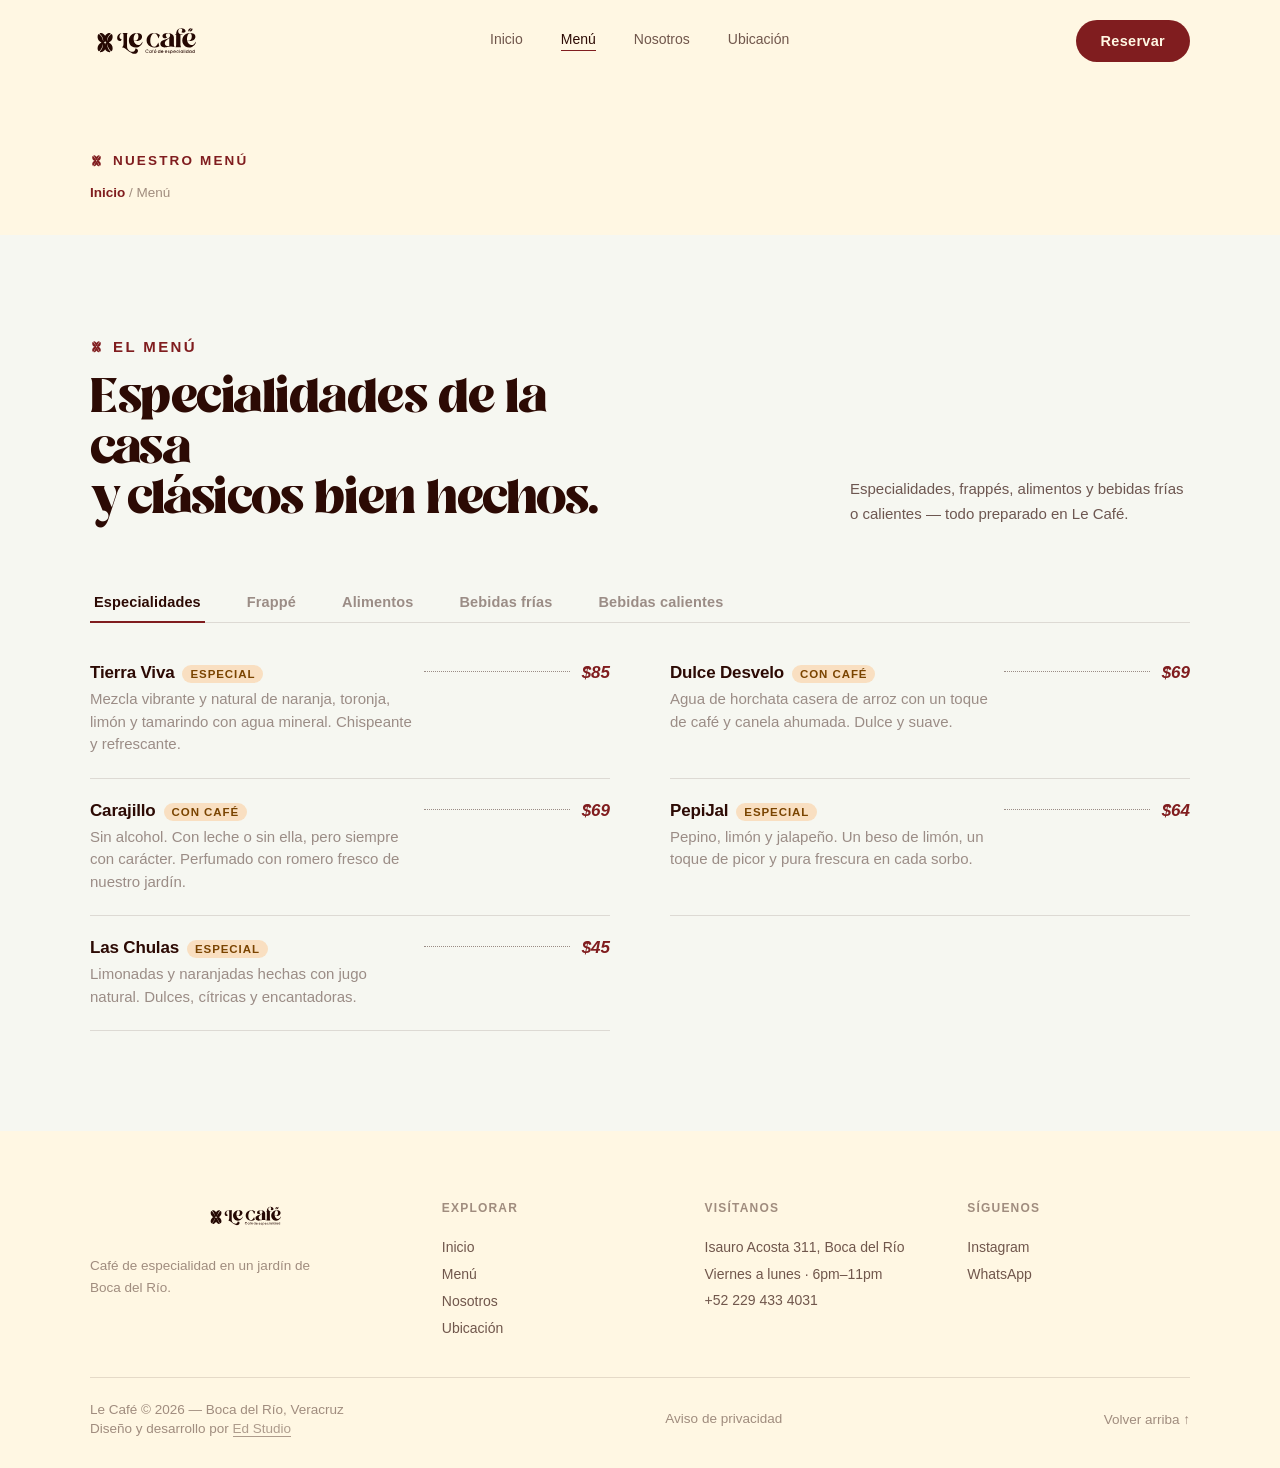
==== menu.html @ 6137e608 "Rebuild v2.0: sitio multipágina (index, menú, nosotros, ubicación, privacidad) - Genera 4 páginas + " ====
<!--
  Lecafé · sitio web
  Diseño y desarrollo: Ed Studio · edstudio.mx
  2026
-->
<!DOCTYPE html>
<html lang="es">
<head>
<meta charset="UTF-8">
<meta name="viewport" content="width=device-width, initial-scale=1.0">
<title>Menú — Le Café | Café de Especialidad en Boca del Río</title>
<meta name="description" content="Conoce el menú completo de Le Café: especialidades de la casa, frappés, alimentos, bebidas frías y calientes. Café de especialidad en Boca del Río, Veracruz.">
<meta name="author" content="Ed Studio — edstudio.mx">
<meta name="designer" content="Ed Studio">
<meta name="robots" content="index, follow, max-image-preview:large">
<link rel="canonical" href="https://lecafe.mx/menu.html">
<meta name="google-site-verification" content="N-lbnRRbzmtrFEPTqTCxTFEpPr0qcYYvZm0_xP77fjc">
<meta http-equiv="Content-Security-Policy" content="default-src 'self'; script-src 'self' https://www.googletagmanager.com; style-src 'self' https://fonts.googleapis.com; font-src 'self' https://fonts.gstatic.com; img-src 'self' data: https:; frame-src https://www.google.com; connect-src 'self' https://www.google-analytics.com https://*.google-analytics.com https://*.analytics.google.com https://www.googletagmanager.com; object-src 'none'; base-uri 'self'; form-action 'self' https://wa.me; upgrade-insecure-requests">

<!-- Geo / NAP (Boca del Río, Veracruz) -->
<meta name="geo.region" content="MX-VER">
<meta name="geo.placename" content="Boca del Río, Veracruz">
<meta name="geo.position" content="19.1381161;-96.1238693">
<meta name="ICBM" content="19.1381161, -96.1238693">

<!-- Open Graph / redes sociales -->
<meta property="og:title" content="Menú — Le Café | Café de Especialidad en Boca del Río">
<meta property="og:description" content="Conoce el menú completo de Le Café: especialidades de la casa, frappés, alimentos, bebidas frías y calientes. Café de especialidad en Boca del Río, Veracruz.">
<meta property="og:image" content="https://lecafe.mx/assets/images/hero.webp">
<meta property="og:type" content="website">
<meta property="og:locale" content="es_MX">
<meta property="og:url" content="https://lecafe.mx/menu.html">
<meta property="og:site_name" content="Le Café">

<!-- Twitter / X Card -->
<meta name="twitter:card" content="summary_large_image">
<meta name="twitter:title" content="Menú — Le Café | Café de Especialidad en Boca del Río">
<meta name="twitter:description" content="Conoce el menú completo de Le Café: especialidades de la casa, frappés, alimentos, bebidas frías y calientes. Café de especialidad en Boca del Río, Veracruz.">
<meta name="twitter:image" content="https://lecafe.mx/assets/images/hero.webp">

<!-- Favicon (isotipo de marca real) -->
<link rel="icon" type="image/svg+xml" href="favicon.svg">

<!-- Preconexión y precarga de recursos críticos (mejora el tiempo de carga percibido) -->
<link rel="preconnect" href="https://fonts.googleapis.com">
<link rel="preconnect" href="https://fonts.gstatic.com" crossorigin>
<link href="https://fonts.googleapis.com/css2?family=Nunito:ital,wght@0,400;0,500;0,600;0,700;0,800;0,900;1,600;1,700;1,800&display=swap" rel="stylesheet">
<link rel="preload" href="assets/fonts/LostaMasta-Bold.woff2" as="font" type="font/woff2" crossorigin>

<link rel="stylesheet" href="assets/css/style.css">

<!-- Google tag (gtag.js) — init lives in assets/js/ga.js (external file, not
     inline) because the site's CSP has no 'unsafe-inline' for script-src. -->
<script async src="https://www.googletagmanager.com/gtag/js?id=G-6ZZYTC47K1"></script>
<script src="assets/js/ga.js"></script>


<!-- Datos estructurados (schema.org) -->
<script type="application/ld+json">
{
  "@context": "https://schema.org",
  "@graph": [
    {
      "@type": "BreadcrumbList",
      "itemListElement": [
        {
          "@type": "ListItem",
          "position": 1,
          "name": "Inicio",
          "item": "https://lecafe.mx/"
        },
        {
          "@type": "ListItem",
          "position": 2,
          "name": "Menú",
          "item": "https://lecafe.mx/menu.html"
        }
      ]
    },
    {
      "@type": "Menu",
      "name": "Menú Le Café",
      "hasMenuSection": [
        {
          "@type": "MenuSection",
          "name": "Especialidades de la casa",
          "hasMenuItem": [
            {
              "@type": "MenuItem",
              "name": "Tierra Viva",
              "description": "Mezcla vibrante y natural de naranja, toronja, limón y tamarindo con agua mineral. Chispeante y refrescante.",
              "menuAddOn": "Especial",
              "offers": {
                "@type": "Offer",
                "price": "85",
                "priceCurrency": "MXN"
              }
            },
            {
              "@type": "MenuItem",
              "name": "Dulce Desvelo",
              "description": "Agua de horchata casera de arroz con un toque de café y canela ahumada. Dulce y suave.",
              "menuAddOn": "Con café",
              "offers": {
                "@type": "Offer",
                "price": "69",
                "priceCurrency": "MXN"
              }
            },
            {
              "@type": "MenuItem",
              "name": "Carajillo",
              "description": "Sin alcohol. Con leche o sin ella, pero siempre con carácter. Perfumado con romero fresco de nuestro jardín.",
              "menuAddOn": "Con café",
              "offers": {
                "@type": "Offer",
                "price": "69",
                "priceCurrency": "MXN"
              }
            },
            {
              "@type": "MenuItem",
              "name": "PepiJal",
              "description": "Pepino, limón y jalapeño. Un beso de limón, un toque de picor y pura frescura en cada sorbo.",
              "menuAddOn": "Especial",
              "offers": {
                "@type": "Offer",
                "price": "64",
                "priceCurrency": "MXN"
              }
            },
            {
              "@type": "MenuItem",
              "name": "Las Chulas",
              "description": "Limonadas y naranjadas hechas con jugo natural. Dulces, cítricas y encantadoras.",
              "menuAddOn": "Especial",
              "offers": {
                "@type": "Offer",
                "price": "45",
                "priceCurrency": "MXN"
              }
            }
          ]
        },
        {
          "@type": "MenuSection",
          "name": "Frappé",
          "hasMenuItem": [
            {
              "@type": "MenuItem",
              "name": "Frappé de Mazapán",
              "offers": {
                "@type": "Offer",
                "price": "89",
                "priceCurrency": "MXN"
              }
            },
            {
              "@type": "MenuItem",
              "name": "Frappé de Taro",
              "description": "Granizado suave con sabor a taro silvestre y leche cremosa",
              "offers": {
                "@type": "Offer",
                "price": "89",
                "priceCurrency": "MXN"
              }
            },
            {
              "@type": "MenuItem",
              "name": "Frappé de Chai",
              "description": "Bebida helada granizada a base de especias chai tradicionales y leche",
              "offers": {
                "@type": "Offer",
                "price": "89",
                "priceCurrency": "MXN"
              }
            },
            {
              "@type": "MenuItem",
              "name": "Frappé de Matcha",
              "description": "Granizado refrescante con té Matcha orgánico japonés, leche y crema batida",
              "offers": {
                "@type": "Offer",
                "price": "89",
                "priceCurrency": "MXN"
              }
            },
            {
              "@type": "MenuItem",
              "name": "Frappé de Cookies and Cream",
              "offers": {
                "@type": "Offer",
                "price": "89",
                "priceCurrency": "MXN"
              }
            },
            {
              "@type": "MenuItem",
              "name": "Frappé de Chocolate",
              "offers": {
                "@type": "Offer",
                "price": "89",
                "priceCurrency": "MXN"
              }
            },
            {
              "@type": "MenuItem",
              "name": "Frappé de Café con Cacao",
              "offers": {
                "@type": "Offer",
                "price": "85",
                "priceCurrency": "MXN"
              }
            },
            {
              "@type": "MenuItem",
              "name": "Frappé de Café Caramelo",
              "offers": {
                "@type": "Offer",
                "price": "89",
                "priceCurrency": "MXN"
              }
            },
            {
              "@type": "MenuItem",
              "name": "Frappé de Café",
              "offers": {
                "@type": "Offer",
                "price": "85",
                "priceCurrency": "MXN"
              }
            },
            {
              "@type": "MenuItem",
              "name": "Frappé de Café con Chocolate",
              "offers": {
                "@type": "Offer",
                "price": "89",
                "priceCurrency": "MXN"
              }
            },
            {
              "@type": "MenuItem",
              "name": "Malteada de Vainilla",
              "offers": {
                "@type": "Offer",
                "price": "99",
                "priceCurrency": "MXN"
              }
            }
          ]
        },
        {
          "@type": "MenuSection",
          "name": "Alimentos",
          "hasMenuItem": [
            {
              "@type": "MenuItem",
              "name": "Triple Romance",
              "description": "Tres capas de pan doradito con jamón de pavo, queso y el toque casero.",
              "offers": {
                "@type": "Offer",
                "price": "179",
                "priceCurrency": "MXN"
              }
            },
            {
              "@type": "MenuItem",
              "name": "Quesadilla",
              "description": "Tortilla de maíz hecha a mano con queso de hebra, chorizo o bistec.",
              "offers": {
                "@type": "Offer",
                "price": "189",
                "priceCurrency": "MXN"
              }
            },
            {
              "@type": "MenuItem",
              "name": "Orden de Papas",
              "description": "Papas naturales estilo italiano, con queso de bola y chile de árbol.",
              "offers": {
                "@type": "Offer",
                "price": "139",
                "priceCurrency": "MXN"
              }
            },
            {
              "@type": "MenuItem",
              "name": "Sandwich de Atún",
              "offers": {
                "@type": "Offer",
                "price": "189",
                "priceCurrency": "MXN"
              }
            }
          ],
          "hasMenuSection": [
            {
              "@type": "MenuSection",
              "name": "Pan y postres",
              "hasMenuItem": [
                {
                  "@type": "MenuItem",
                  "name": "Galleta Estilo NY",
                  "offers": {
                    "@type": "Offer",
                    "price": "75",
                    "priceCurrency": "MXN"
                  }
                },
                {
                  "@type": "MenuItem",
                  "name": "Galleta Estilo NY",
                  "menuAddOn": "Especial",
                  "offers": {
                    "@type": "Offer",
                    "price": "85",
                    "priceCurrency": "MXN"
                  }
                }
              ]
            }
          ]
        },
        {
          "@type": "MenuSection",
          "name": "Bebidas frías",
          "hasMenuItem": [
            {
              "@type": "MenuItem",
              "name": "Americano Frío",
              "description": "16 oz",
              "offers": {
                "@type": "Offer",
                "price": "40",
                "priceCurrency": "MXN"
              }
            },
            {
              "@type": "MenuItem",
              "name": "Latte Frío",
              "description": "16 oz",
              "offers": {
                "@type": "Offer",
                "price": "57",
                "priceCurrency": "MXN"
              }
            },
            {
              "@type": "MenuItem",
              "name": "Latte Vainilla Frío",
              "description": "16 oz",
              "offers": {
                "@type": "Offer",
                "price": "62",
                "priceCurrency": "MXN"
              }
            },
            {
              "@type": "MenuItem",
              "name": "Caramelo Frío",
              "description": "16 oz",
              "offers": {
                "@type": "Offer",
                "price": "72",
                "priceCurrency": "MXN"
              }
            },
            {
              "@type": "MenuItem",
              "name": "Chocolate Frío",
              "description": "16 oz",
              "offers": {
                "@type": "Offer",
                "price": "45",
                "priceCurrency": "MXN"
              }
            },
            {
              "@type": "MenuItem",
              "name": "Moka Frío",
              "description": "16 oz",
              "offers": {
                "@type": "Offer",
                "price": "51",
                "priceCurrency": "MXN"
              }
            },
            {
              "@type": "MenuItem",
              "name": "Chai Frío",
              "description": "16 oz",
              "offers": {
                "@type": "Offer",
                "price": "75",
                "priceCurrency": "MXN"
              }
            },
            {
              "@type": "MenuItem",
              "name": "Matcha Frío",
              "description": "16 oz",
              "offers": {
                "@type": "Offer",
                "price": "79",
                "priceCurrency": "MXN"
              }
            },
            {
              "@type": "MenuItem",
              "name": "Té Frío",
              "description": "16 oz",
              "offers": {
                "@type": "Offer",
                "price": "30",
                "priceCurrency": "MXN"
              }
            },
            {
              "@type": "MenuItem",
              "name": "Americano Orange",
              "description": "16 oz",
              "menuAddOn": "Especial",
              "offers": {
                "@type": "Offer",
                "price": "79",
                "priceCurrency": "MXN"
              }
            },
            {
              "@type": "MenuItem",
              "name": "Limonada de Café",
              "description": "16 oz",
              "menuAddOn": "Con café · Topo Chico",
              "offers": {
                "@type": "Offer",
                "price": "65",
                "priceCurrency": "MXN"
              }
            }
          ],
          "hasMenuSection": [
            {
              "@type": "MenuSection",
              "name": "Otras bebidas",
              "hasMenuItem": [
                {
                  "@type": "MenuItem",
                  "name": "Jugos Naturales",
                  "offers": {
                    "@type": "Offer",
                    "price": "35",
                    "priceCurrency": "MXN"
                  }
                },
                {
                  "@type": "MenuItem",
                  "name": "Topo Chico",
                  "description": "Agua mineral",
                  "offers": {
                    "@type": "Offer",
                    "price": "36",
                    "priceCurrency": "MXN"
                  }
                },
                {
                  "@type": "MenuItem",
                  "name": "Coca-Cola",
                  "offers": {
                    "@type": "Offer",
                    "price": "35",
                    "priceCurrency": "MXN"
                  }
                }
              ]
            }
          ]
        },
        {
          "@type": "MenuSection",
          "name": "Bebidas calientes",
          "hasMenuItem": [
            {
              "@type": "MenuItem",
              "name": "Espresso",
              "description": "1 oz",
              "offers": {
                "@type": "Offer",
                "price": "20",
                "priceCurrency": "MXN"
              }
            },
            {
              "@type": "MenuItem",
              "name": "Espresso Doble",
              "description": "2 oz",
              "offers": {
                "@type": "Offer",
                "price": "30",
                "priceCurrency": "MXN"
              }
            },
            {
              "@type": "MenuItem",
              "name": "Americano",
              "description": "12 oz",
              "offers": {
                "@type": "Offer",
                "price": "35",
                "priceCurrency": "MXN"
              }
            },
            {
              "@type": "MenuItem",
              "name": "Aerocano",
              "description": "16 oz",
              "offers": {
                "@type": "Offer",
                "price": "35",
                "priceCurrency": "MXN"
              }
            },
            {
              "@type": "MenuItem",
              "name": "Flat White",
              "description": "8 oz · Doble shot de espresso con leche vaporizada tersa de microespuma fina",
              "offers": {
                "@type": "Offer",
                "price": "57",
                "priceCurrency": "MXN"
              }
            },
            {
              "@type": "MenuItem",
              "name": "Macchiato",
              "description": "4 oz",
              "offers": {
                "@type": "Offer",
                "price": "25",
                "priceCurrency": "MXN"
              }
            },
            {
              "@type": "MenuItem",
              "name": "Cortado",
              "description": "4 oz · Shot de espresso cortado en partes iguales con leche caliente",
              "offers": {
                "@type": "Offer",
                "price": "25",
                "priceCurrency": "MXN"
              }
            },
            {
              "@type": "MenuItem",
              "name": "Cappuccino",
              "description": "8 oz · Espresso con leche vaporizada y una capa densa de espuma cremosa",
              "offers": {
                "@type": "Offer",
                "price": "49",
                "priceCurrency": "MXN"
              }
            },
            {
              "@type": "MenuItem",
              "name": "Latte",
              "description": "16 oz · Espresso con leche vaporizada y una fina capa de microespuma sedosa",
              "offers": {
                "@type": "Offer",
                "price": "57",
                "priceCurrency": "MXN"
              }
            },
            {
              "@type": "MenuItem",
              "name": "Latte Vainilla",
              "description": "16 oz",
              "offers": {
                "@type": "Offer",
                "price": "62",
                "priceCurrency": "MXN"
              }
            },
            {
              "@type": "MenuItem",
              "name": "Caramelo",
              "description": "16 oz",
              "offers": {
                "@type": "Offer",
                "price": "72",
                "priceCurrency": "MXN"
              }
            },
            {
              "@type": "MenuItem",
              "name": "Chocolate",
              "description": "16 oz",
              "offers": {
                "@type": "Offer",
                "price": "45",
                "priceCurrency": "MXN"
              }
            },
            {
              "@type": "MenuItem",
              "name": "Moka",
              "description": "16 oz",
              "offers": {
                "@type": "Offer",
                "price": "51",
                "priceCurrency": "MXN"
              }
            },
            {
              "@type": "MenuItem",
              "name": "Chai",
              "description": "16 oz · Mezcla aromática de especias orientales con leche vaporizada",
              "offers": {
                "@type": "Offer",
                "price": "75",
                "priceCurrency": "MXN"
              }
            },
            {
              "@type": "MenuItem",
              "name": "Matcha",
              "description": "16 oz",
              "offers": {
                "@type": "Offer",
                "price": "79",
                "priceCurrency": "MXN"
              }
            },
            {
              "@type": "MenuItem",
              "name": "Té",
              "description": "16 oz",
              "offers": {
                "@type": "Offer",
                "price": "30",
                "priceCurrency": "MXN"
              }
            },
            {
              "@type": "MenuItem",
              "name": "Le",
              "description": "12 oz",
              "menuAddOn": "Especial",
              "offers": {
                "@type": "Offer",
                "price": "92",
                "priceCurrency": "MXN"
              }
            },
            {
              "@type": "MenuItem",
              "name": "Big Le",
              "description": "16 oz",
              "menuAddOn": "Especial",
              "offers": {
                "@type": "Offer",
                "price": "99",
                "priceCurrency": "MXN"
              }
            }
          ]
        }
      ],
      "@id": "https://lecafe.mx/menu.html#menu"
    },
    {
      "@type": "CafeOrCoffeeShop",
      "@id": "https://lecafe.mx/#business",
      "hasMenu": "https://lecafe.mx/menu.html#menu"
    }
  ]
}
</script>
</head>
<body>

<svg width="0" height="0" class="svg-defs-hidden" aria-hidden="true">
  <symbol id="lecafe-mark" viewBox="0 0 325.51 391.4">
    <path d="M241.49,211.48l-.13-.11c-2.28-2.11-5.95-4.86-10.07-7.53-4.1-2.66-8.02-4.83-10.69-5.94l-.11-.02c-3.53-1.47-7.08-2.56-10.61-3.29,1.74-.4,3.49-.89,5.24-1.49l.09-.02c2.75-.93,6.8-2.82,11.09-5.19,4.29-2.38,8.14-4.88,10.55-6.83l.13-.11c25.15-20.34,38.5-55.55,31.76-83.82-.98-4.22-2.48-8.6-4.22-12.31-1.7-3.68-3.48-6.41-4.99-7.72-1.21-1.03-2.86-1.76-4.66-2.01-1.56-.22-3.08-.07-4.31.43l-.48.09-.45.37c-.13.09-.34.25-.64.47-.46.31-1.07.77-1.86,1.4-1.42,1.08-3.21,2.51-5.13,4.1-4.15,3.42-8.11,6.88-10.35,9.03l-.15.16c-11.53,11.07-21.3,25.42-27.52,40.46-.89,2.26-3.86,10.62-6.48,18.5-2.74,8.12-4.21,12.44-5.09,14.87-.3.83-.72,1.95-1,2.51-.02.04-.09.19-.18.29-.07.11-.13.18-.2.25-.21.15-.45.24-.7.2-.46-.02-.67-.34-.76-.49-.08-.18-.1-.31-.11-.37-.02-.11-.02-.25,0-.34v-.03c.03-.5.51-4.27.89-7.29l.09-.71c4.5-33.32,19.54-61.46,43.53-81.4l.09-.08c2.24-1.83,3.53-3.09,4.33-4.18.75-1.04,1.13-2,1.33-3.35v-.06c.52-3.75-1.36-7.63-4.62-9.57l-.2-.1c-.84-.47-2.11-.79-3.02-.97-1.38-.24-2.99-.43-4.77-.52-3.71-.2-7.81.03-11.31.6-7.85,1.35-17.63,5.22-24.38,9.65l-.11.07c-6.64,4.36-12.73,9.77-18.05,15.97-.46.54-.92,1.08-1.38,1.63-.03.03-.06.07-.08.11-.3.37-.6.74-.89,1.11-1.76,2.23-3.43,4.55-4.99,6.94-.26.4-.52.8-.77,1.2-.81,1.29-1.6,2.6-2.35,3.94,0,0,0,0,0-.02,0,0,0,0,0,.02-.28-.5-.56-.99-.84-1.47-.29-.49-.58-.97-.88-1.46-.29-.48-.6-.97-.9-1.44-.29-.46-.6-.93-.89-1.38-.02-.02-.02-.03-.03-.04-.62-.94-1.26-1.87-1.92-2.79-.29-.4-.58-.8-.88-1.2-.09-.12-.18-.24-.26-.36-.54-.71-1.09-1.42-1.64-2.12-1.39-1.74-2.84-3.43-4.34-5.06-.3-.33-.61-.65-.91-.97-.91-.97-1.84-1.91-2.79-2.82-.05-.05-.09-.09-.14-.13-3.77-3.62-7.82-6.86-12.09-9.67l-.1-.07c-6.75-4.43-16.53-8.3-24.38-9.65-3.5-.56-7.61-.79-11.31-.6-1.78.09-3.4.29-4.77.52-.91.17-2.19.5-3.02.97l-.21.1c-3.26,1.94-5.13,5.82-4.61,9.57v.06c.2,1.35.58,2.31,1.33,3.35.8,1.09,2.1,2.35,4.32,4.18l.09.08c24,19.95,39.04,48.08,43.53,81.4l.09.71c.38,3.02.86,6.79.89,7.29v.38c-.02.06-.03.19-.12.37-.09.15-.29.47-.76.49-.25.03-.48-.06-.7-.2-.07-.07-.13-.14-.2-.25-.09-.11-.16-.25-.18-.29-.29-.57-.7-1.69-1-2.51-.88-2.43-2.35-6.75-5.08-14.87-2.64-7.88-5.59-16.24-6.49-18.5-6.21-15.04-15.99-29.39-27.52-40.46l-.15-.16c-2.24-2.15-6.21-5.61-10.36-9.03-1.92-1.59-3.7-3.02-5.13-4.1-.79-.63-1.39-1.09-1.86-1.4-.29-.22-.5-.38-.64-.47l-.44-.37-.47-.09c-1.24-.51-2.76-.66-4.31-.43-1.8.25-3.46.98-4.66,2.01-1.51,1.31-3.3,4.04-5,7.72-1.74,3.72-3.24,8.09-4.22,12.31-6.74,28.26,6.61,63.48,31.77,83.82l.13.11c2.41,1.95,6.26,4.45,10.55,6.83,4.3,2.37,8.35,4.27,11.1,5.19l.09.02c1.75.6,3.5,1.09,5.23,1.49-3.52.73-7.08,1.82-10.6,3.29l-.11.02c-2.68,1.11-6.59,3.27-10.69,5.94-4.13,2.68-7.8,5.42-10.08,7.53l-.13.11c-23.7,22-34.62,58.07-25.95,85.8,1.26,4.13,3.06,8.4,5.05,12,1.95,3.52,3.9,6.14,5.52,7.34,1.25.97,2.95,1.56,4.78,1.7,1.56.11,3.06-.14,4.27-.71l.47-.14.42-.4c.12-.09.33-.25.6-.46.44-.38,1.02-.88,1.77-1.53,1.35-1.21,3.02-2.74,4.85-4.46,3.9-3.68,7.62-7.43,9.7-9.72l.13-.16c10.76-11.82,19.52-26.84,24.71-42.27.73-2.31,3.11-10.84,5.21-18.9,2.18-8.29,3.35-12.67,4.06-15.18.24-.83.58-1.99.82-2.57.02-.04.09-.19.16-.31.06-.11.14-.2.2-.25.19-.18.42-.27.68-.27.45.02.69.29.79.47.09.15.11.28.13.34.03.12.05.27.03.36v.03c0,.49-.23,4.27-.39,7.32l-.04.71c-2.22,33.54-15.31,62.66-37.88,84.18l-.09.09c-2.1,1.99-3.3,3.33-4.01,4.46-.69,1.07-1.02,2.07-1.11,3.42v.07c-.27,3.77,1.87,7.52,5.25,9.23l.21.1c.88.39,2.15.61,3.09.75,1.38.15,3,.22,4.79.2,3.7-.07,7.79-.57,11.23-1.38,7.75-1.88,17.23-6.4,23.66-11.28l.12-.08c10.49-7.97,19.3-18.74,25.5-31.04,6.19,12.3,15,23.06,25.49,31.04l.11.08c6.44,4.88,15.92,9.41,23.67,11.28,3.44.82,7.52,1.31,11.23,1.38,1.79.02,3.41-.05,4.79-.2.93-.13,2.21-.36,3.09-.75l.21-.1c3.38-1.71,5.52-5.46,5.25-9.23v-.07c-.08-1.35-.41-2.35-1.1-3.42-.71-1.13-1.92-2.47-4.02-4.46l-.08-.09c-22.57-21.53-35.67-50.64-37.88-84.18l-.05-.71c-.16-3.05-.38-6.83-.38-7.32v-.03c-.02-.09,0-.24.03-.36,0-.06.04-.19.13-.34.11-.18.34-.45.79-.47.27,0,.49.09.69.27.06.06.13.15.19.25.07.12.16.27.16.31.24.58.58,1.74.82,2.57.72,2.51,1.89,6.89,4.06,15.18,2.1,8.07,4.48,16.6,5.21,18.9,5.19,15.43,13.96,30.44,24.71,42.27l.14.16c2.08,2.29,5.8,6.04,9.7,9.72,1.83,1.72,3.5,3.25,4.86,4.46.74.65,1.32,1.15,1.77,1.53.26.21.47.37.59.46l.42.4.47.14c1.21.57,2.71.83,4.27.71,1.83-.14,3.53-.73,4.77-1.7,1.62-1.2,3.57-3.82,5.52-7.34,2-3.6,3.8-7.87,5.06-12,8.66-27.73-2.26-63.8-25.96-85.8ZM186.29,196.03c-7.35.97-12.28,3.53-15.62,7.01l-.07.07c-4.87,5.12-6.35,12.23-7.15,19.29,0,.03-.02.06-.03.08,0,.03-.03.06-.05.08-.12.14-.34.22-.61.22-.13,0-.25-.03-.36-.06-.04-.02-.08-.03-.12-.06-.08-.04-.14-.1-.17-.16-.02-.03-.03-.07-.04-.11-.79-7.03-2.27-14.1-7.08-19.22-.08-.08-.16-.16-.25-.25-3.33-3.42-8.22-5.94-15.51-6.9-.51-.07-.51-.6,0-.67,2.66-.38,5.01-.97,7.09-1.72,6.15-2.22,9.87-5.88,12.14-10.17.08-.15.16-.3.23-.46,1.61-3.34,2.55-7.12,3.06-10.99.04-.3.07-.6.11-.9.02-.2.05-.4.07-.61l.05-.49c.03-.33.07-.66.09-1,0-.04.02-.07.04-.11.02-.04.04-.07.07-.1.03-.03.07-.06.1-.08s.08-.05.12-.07c.11-.04.23-.07.36-.07.22,0,.41.07.53.18.03.02.05.04.07.07.02.02.04.05.05.07.02.03.02.06.03.09.09,1.06.2,2.12.34,3.19.55,4.06,1.57,8,3.37,11.45,1.41,2.6,3.36,4.96,6.08,6.9,3.18,2.28,7.42,3.98,13.06,4.8.51.07.51.6,0,.67Z" fill="currentColor"/>
  </symbol>
    <symbol id="leaf-sprig" viewBox="0 0 60 110">
    <g fill="none" stroke="currentColor" stroke-width="2.4" stroke-linecap="round" stroke-linejoin="round">
      <path d="M30 108 C 29 84 29 60 30 8"/>
      <path d="M30 34 C 20 28 12 18 10 4 C 22 6 30 14 32 26 Z" fill="currentColor" stroke="none" opacity="0.85"/>
      <path d="M30 54 C 42 49 51 40 54 27 C 41 28 32 37 29 49 Z" fill="currentColor" stroke="none" opacity="0.85"/>
      <path d="M30 74 C 19 70 10 61 7 48 C 20 49 29 58 32 70 Z" fill="currentColor" stroke="none" opacity="0.85"/>
      <path d="M30 92 C 40 88 48 80 51 68 C 39 69 31 77 28 88 Z" fill="currentColor" stroke="none" opacity="0.85"/>
    </g>
  </symbol>
  <symbol id="lecafe-logo-full" viewBox="0 0 815 300.85">
    <g>
    <path fill="#250803" d="M433.41,190.45c-8.69-4.44-15.55-10.65-20.56-18.64-5.01-7.99-7.51-16.99-7.51-27.01s2.5-18.48,7.51-26.52c5.01-8.03,11.79-14.37,20.35-19,8.56-4.63,17.98-6.94,28.29-6.94,7,0,13.87,1.2,20.63,3.61,6.76,2.41,13.02,6.02,18.79,10.85l-11.21,25.66c-1.61-6.81-3.85-13.07-6.73-18.79-2.88-5.72-6.17-10.25-9.86-13.62-3.69-3.35-7.43-5.04-11.21-5.04-5.68,0-10.83,2.43-15.46,7.3-4.63,4.87-8.25,11.42-10.85,19.64-2.6,8.22-3.9,17.16-3.9,26.8,0,8.22,1.11,15.65,3.33,22.26,2.22,6.62,5.32,11.81,9.29,15.6,3.97,3.78,8.46,5.68,13.47,5.68,5.86,0,11.72-2.86,17.59-8.58,5.85-5.72,10.54-13.36,14.03-22.9l7.37,27.09c-10.21,6.15-21.69,9.22-34.46,9.22-10.59,0-20.24-2.22-28.93-6.66h.01Z"/>
    <path fill="#250803" d="M520.23,193.82c-4.99-2.09-8.94-5.1-11.9-9.04-2.95-3.94-4.43-8.55-4.43-13.84,0-6.02,1.54-11.01,4.61-14.95,3.07-3.94,7.07-7.04,11.99-9.32,4.92-2.27,11.26-4.64,19-7.1,7.26-2.46,13.25-4.83,18-7.1,4.73-2.27,8.67-5.29,11.8-9.04s4.7-8.4,4.7-13.93c0-4.55-1.45-8.12-4.34-10.7-2.89-2.59-6.3-3.88-10.24-3.88-4.3,0-8.06,1.35-11.26,4.06-3.21,2.7-4.8,6.46-4.8,11.26,0,2.83.7,5.45,2.13,7.85,1.41,2.4,3.48,4.34,6.18,5.81-1.48,2.34-3.57,4.13-6.27,5.35-2.7,1.24-5.6,1.84-8.67,1.84-4.8,0-8.92-1.26-12.36-3.78-3.45-2.52-5.16-6.05-5.16-10.61,0-7.75,3.6-13.74,10.8-17.99,7.2-4.25,15.9-6.37,26.11-6.37,7.62,0,14.88,1.29,21.78,3.88s12.45,6.4,16.7,11.44c4.24,5.05,6.37,11.2,6.37,18.46v44.84c0,4.56.49,9.01,1.48,13.38.98,4.37,2.15,7.66,3.51,9.87-8.12-2.83-16.36-4.24-24.73-4.24-4.56,0-8.73.35-12.55,1.02-3.81.68-8.67,1.7-14.58,3.05-3.21.73-6.37,1.41-9.5,2.03-3.13.62-5.94.92-8.39.92-5.66,0-10.98-1.05-15.96-3.14h0ZM567.74,128.87c-1.48,1.35-4.99,4.13-10.52,8.31-4.67,3.45-8.4,6.4-11.17,8.86-2.77,2.46-5.14,5.45-7.1,8.94-1.97,3.51-2.95,7.42-2.95,11.72,0,7.38,2.3,12.8,6.92,16.24,4.61,3.45,10.42,5.16,17.44,5.16,2.59,0,5.04-.19,7.38-.55v-58.68h-.01Z"/>
    <path fill="#250803" d="M675.57,64.12c5.96,3.69,8.93,8.7,8.93,15.06,0,4.08-1.45,7.24-4.34,9.45-2.89,2.21-6.38,3.32-10.46,3.32-2.95,0-5.7-.57-8.25-1.7-2.56-1.13-4.57-2.84-6.04-5.1,3.75-2.61,5.61-6.29,5.61-11.06,0-3.52-1.13-6.56-3.4-9.1-2.27-2.56-5.28-3.83-9.02-3.83-4.43,0-8.32,1.79-11.66,5.36-3.35,3.57-5.02,8.2-5.02,13.87,0,4.32,1.3,8.42,3.92,12.34,2.61,3.92,6.64,7.01,12.09,9.28h14.3v2.89h-14.3v65.69h-.17c0,5.33.25,9.48.77,12.42.51,2.95,1.73,6.76,3.65,11.41h-39.49c1.93-4.09,3.15-7.51,3.66-10.3.51-2.78.76-6.38.76-10.81v-35.4h.17v-33.01h-8.34v-2.89h8.34c0-14.3,3.4-25.11,10.21-32.42,6.81-7.32,15.6-10.98,26.38-10.98,8.51,0,15.74,1.84,21.7,5.53v-.02Z"/>
    <path fill="#250803" d="M683.48,189.9c-7.47-4.82-13.08-11.11-16.84-18.88-3.77-7.77-5.65-16.05-5.65-24.81,0-9.37,2.25-18.17,6.76-26.38,4.5-8.21,11.04-14.84,19.63-19.9,8.58-5.06,18.66-7.59,30.27-7.59,8.15,0,15.02,1.27,20.64,3.79,5.61,2.53,9.81,5.9,12.59,10.09,2.78,4.2,4.17,8.77,4.17,13.7,0,5.68-1.82,10.92-5.46,15.73-3.64,4.82-8.67,8.61-15.09,11.39-6.42,2.78-13.64,4.17-21.66,4.17-6.05,0-11.54-.98-16.48-2.96,1.85,9.13,5.58,16.63,11.2,22.5,5.61,5.86,12.43,8.8,20.46,8.8,6.04,0,11.69-2.19,16.94-6.58,5.25-4.38,9.35-10.15,12.31-17.31l1.48,1.11c-1.6,8.77-5,16.2-10.18,22.31-5.19,6.11-11.2,10.64-18.05,13.61-6.85,2.96-13.54,4.44-20.09,4.44-10.49,0-19.47-2.41-26.94-7.22v.02ZM722.92,139.45c4.14-5.74,6.2-12.93,6.2-21.57,0-6.54-1.2-11.97-3.61-16.3-2.41-4.32-5.4-6.48-8.98-6.48-4.44,0-8.31,2.01-11.57,6.01-3.27,4.01-5.77,9.13-7.5,15.37-1.73,6.23-2.59,12.56-2.59,18.98,0,3.58.3,7.1.92,10.56,3.46,1.36,6.79,2.03,10,2.03,7.28,0,12.99-2.87,17.13-8.61h0Z"/>
    <path fill="#250803" d="M300.97,190c-7.51-4.82-13.16-11.1-16.95-18.88-3.79-7.77-5.68-16.04-5.68-24.8,0-9.38,2.26-18.17,6.8-26.38,4.53-8.2,11.11-14.84,19.74-19.9,8.63-5.06,18.78-7.59,30.45-7.59,8.2,0,15.12,1.27,20.76,3.8,5.65,2.53,9.87,5.9,12.66,10.09,2.79,4.2,4.19,8.77,4.19,13.7,0,5.68-1.83,10.92-5.49,15.73-3.66,4.82-8.73,8.61-15.18,11.39-6.45,2.78-13.72,4.16-21.79,4.16-6.08,0-11.62-.99-16.58-2.96,1.86,9.14,5.62,16.63,11.27,22.49,5.65,5.87,12.5,8.79,20.57,8.79,6.08,0,11.76-2.19,17.04-6.57,5.28-4.37,9.4-10.15,12.39-17.31l1.49,1.11c-1.62,8.77-5.02,16.19-10.24,22.31-5.22,6.11-11.27,10.64-18.16,13.61-6.89,2.97-13.62,4.45-20.2,4.45-10.56,0-19.59-2.41-27.1-7.22ZM340.64,139.56c4.16-5.74,6.24-12.92,6.24-21.56,0-6.54-1.21-11.96-3.63-16.29s-5.44-6.48-9.03-6.48c-4.47,0-8.35,2.01-11.64,6.01-3.29,4.02-5.81,9.14-7.54,15.36-1.73,6.23-2.6,12.55-2.6,18.98,0,3.59.31,7.1.93,10.56,3.47,1.36,6.82,2.04,10.06,2.04,7.32,0,13.06-2.87,17.23-8.61h-.02Z"/>
    <path fill="#250803" d="M303.2,239.25c-5.01-2.09-9.77-4.65-14.27-7.7-4.5-3.04-9.98-7.03-16.46-11.97-7.13-5.51-12.47-9.41-16.04-11.68-5.26-3.71-10.08-6.53-14.48-8.48-4.41-1.94-8.63-2.83-12.66-2.63,4.22-4.19,7.08-8.28,8.58-12.33,1.5-4.04,2.25-8.76,2.25-14.18v-62.13c0-4.28-.76-7.53-2.25-9.76-1.5-2.23-3.94-3.35-7.31-3.35-2.91,0-5.88,1-8.94,2.99-3.05,2-5.56,4.88-7.53,8.62-1.97,3.75-2.96,8.1-2.96,13.04,0,5.32,1.36,9.81,4.08,13.47,2.72,3.65,6.66,5.49,11.82,5.49-1.12,4.09-2.94,7.13-5.41,9.12-2.49,2-5.33,2.99-8.52,2.99-3.57,0-6.75-1.02-9.56-3.06-2.81-2.04-5.01-4.75-6.61-8.12-1.6-3.38-2.39-7.01-2.39-10.91,0-6.93,1.9-13.14,5.69-18.6,3.8-5.46,8.9-9.74,15.33-12.83,6.42-3.09,13.38-4.63,20.89-4.63l32.64-.14c-1.69,3.71-2.75,6.84-3.17,9.41-.42,2.57-.63,6.32-.63,11.26l.14,76.67c0,7.78,1.88,14.58,5.62,20.38,3.75,5.8,8.52,10.22,14.27,13.25,5.77,3.04,11.56,4.56,17.38,4.56,3.94,0,7.59-1.02,10.97-3.06,3.38-2.04,6.07-4.84,8.09-8.41,2.01-3.57,3.02-7.57,3.02-12.04l2.11-.14c5.07,0,9.12,1.67,12.17,4.99,3.05,3.32,4.57,7.22,4.57,11.68,0,3.61-.97,7.05-2.88,10.33-1.92,3.28-4.8,5.94-8.65,7.99s-8.49,3.06-13.93,3.06c-4.97,0-9.97-1.04-14.99-3.13v.02Z"/>
    <path fill="#250803" d="M730.96,75.21c-3.94,4.77-10.14,7.34-15.44,6.82-.4-.03-.69-.29-.72-.61-.14-2.26.24-5.58,5.14-9.5,6-4.76,8.41-8.89,8.35-12.8-.03-.33.3-.62.74-.63.16,0,.32.04.45.11,1.91,1,3.29,2.45,4.06,4.2,1.62,3.56.81,8.29-2.58,12.41Z"/>
    <path fill="#250803" d="M723.47,59.91c.08,2.25-.4,5.56-5.35,9.47-6.05,4.77-8.54,8.88-8.6,12.76.01.33-.31.61-.73.64-.16-.01-.32-.05-.44-.11-1.86-1-3.15-2.43-3.86-4.16-1.47-3.55-.54-8.24,2.93-12.36,4.01-4.75,10.18-7.34,15.37-6.84.39.03.66.28.68.59v.02Z"/>
    <path fill="#250803" d="M147.8,169.75l-.07-.06c-1.14-1.06-2.99-2.44-5.06-3.79-2.06-1.34-4.03-2.43-5.38-2.98h-.05c-1.77-.75-3.56-1.3-5.33-1.67.88-.2,1.75-.45,2.63-.75h.05c1.38-.48,3.42-1.43,5.58-2.62,2.16-1.2,4.09-2.45,5.31-3.43l.07-.05c12.65-10.22,19.35-27.93,15.97-42.14-.49-2.12-1.25-4.32-2.12-6.19-.85-1.85-1.75-3.22-2.51-3.88-.61-.52-1.44-.89-2.34-1.01-.79-.11-1.55-.04-2.17.22l-.24.05-.23.19c-.07.05-.17.12-.32.23-.23.16-.54.39-.93.7-.72.54-1.61,1.26-2.58,2.06-2.09,1.72-4.08,3.46-5.2,4.54l-.08.08c-5.8,5.57-10.71,12.78-13.83,20.34-.45,1.14-1.94,5.34-3.26,9.3-1.37,4.08-2.12,6.25-2.56,7.48-.15.42-.36.98-.5,1.26,0,.02-.05.09-.09.15-.04.06-.07.09-.1.13-.11.07-.23.12-.35.1-.23-.01-.34-.17-.38-.25-.04-.09-.05-.16-.06-.19,0-.05,0-.13,0-.17v-.02c.02-.25.26-2.14.45-3.66l.05-.36c2.26-16.75,9.82-30.9,21.88-40.92l.05-.04c1.12-.92,1.77-1.55,2.18-2.1.37-.52.57-1,.67-1.68v-.03c.26-1.89-.68-3.84-2.32-4.81l-.1-.05c-.42-.23-1.06-.4-1.52-.49-.7-.12-1.5-.22-2.4-.26-1.86-.1-3.93.02-5.68.3-3.95.68-8.86,2.63-12.26,4.85l-.05.04c-3.34,2.19-6.4,4.91-9.08,8.03-.23.27-.46.54-.69.82-.02.02-.03.04-.04.05-.15.19-.3.37-.45.56-.88,1.12-1.72,2.29-2.51,3.49-.13.2-.26.4-.39.61-.41.65-.8,1.31-1.18,1.98,0,0,0,0,0,0,0,0,0,0,0,0-.14-.25-.28-.5-.42-.74-.15-.25-.29-.49-.44-.73-.15-.24-.3-.49-.45-.72-.15-.23-.3-.47-.45-.69,0,0-.01-.02-.02-.02-.31-.47-.63-.94-.97-1.4-.14-.2-.29-.4-.44-.6-.05-.06-.09-.12-.13-.18-.27-.36-.55-.72-.82-1.07-.7-.88-1.43-1.72-2.18-2.54-.15-.16-.3-.33-.46-.49-.46-.49-.93-.96-1.4-1.42-.02-.02-.05-.05-.07-.07-1.89-1.82-3.93-3.45-6.08-4.86l-.05-.04c-3.4-2.23-8.31-4.17-12.26-4.85-1.76-.28-3.82-.4-5.68-.3-.9.05-1.71.14-2.4.26-.46.09-1.1.25-1.52.49l-.11.05c-1.64.98-2.58,2.93-2.32,4.81v.03c.1.68.29,1.16.67,1.68.4.55,1.05,1.18,2.17,2.1l.05.04c12.06,10.03,19.63,24.17,21.89,40.92l.05.36c.19,1.52.43,3.41.45,3.66v.19s-.02.09-.06.19c-.05.07-.15.23-.38.25-.12.02-.24-.03-.35-.1-.04-.04-.07-.07-.1-.13-.05-.05-.08-.13-.09-.15-.14-.28-.35-.85-.5-1.26-.44-1.22-1.18-3.39-2.56-7.48-1.33-3.96-2.81-8.17-3.26-9.3-3.12-7.56-8.04-14.78-13.83-20.34l-.07-.08c-1.13-1.08-3.12-2.82-5.21-4.54-.96-.8-1.86-1.52-2.58-2.06-.4-.32-.7-.55-.93-.7-.15-.11-.25-.19-.32-.23l-.22-.19-.24-.05c-.62-.26-1.39-.33-2.17-.22-.91.13-1.74.49-2.34,1.01-.76.66-1.66,2.03-2.52,3.88-.87,1.87-1.63,4.07-2.12,6.19-3.39,14.21,3.32,31.91,15.97,42.14l.07.05c1.21.98,3.15,2.24,5.3,3.43,2.16,1.19,4.2,2.14,5.58,2.61h.05c.88.31,1.76.56,2.63.76-1.77.37-3.56.91-5.33,1.65h-.05c-1.35.57-3.31,1.66-5.38,3-2.07,1.35-3.92,2.73-5.07,3.79l-.07.06c-11.91,11.06-17.4,29.19-13.05,43.13.63,2.08,1.54,4.22,2.54,6.03.98,1.77,1.96,3.09,2.77,3.69.63.49,1.48.78,2.4.85.78.06,1.54-.07,2.14-.36l.24-.07.21-.2c.06-.05.16-.13.3-.23.22-.19.51-.44.89-.77.68-.61,1.52-1.38,2.44-2.24,1.96-1.85,3.83-3.73,4.88-4.89l.07-.08c5.41-5.94,9.81-13.49,12.42-21.25.37-1.16,1.56-5.45,2.62-9.5,1.09-4.17,1.68-6.37,2.04-7.63.12-.42.29-1,.41-1.29,0-.02.05-.09.08-.16.03-.05.07-.1.1-.13.09-.09.21-.14.34-.14.23,0,.35.14.4.24.05.07.06.14.07.17.02.06.02.14.02.18v.02c0,.25-.12,2.14-.2,3.68l-.02.36c-1.12,16.86-7.7,31.5-19.04,42.32l-.05.05c-1.05,1-1.66,1.67-2.02,2.24-.35.54-.51,1.04-.56,1.72v.04c-.14,1.89.94,3.78,2.64,4.64l.11.05c.44.19,1.08.31,1.56.38.7.07,1.51.11,2.41.1,1.86-.04,3.92-.28,5.65-.7,3.89-.94,8.66-3.22,11.9-5.67l.06-.04c5.27-4.01,9.7-9.42,12.82-15.61,3.11,6.18,7.54,11.6,12.81,15.61l.06.04c3.24,2.45,8,4.73,11.9,5.67,1.73.41,3.78.66,5.65.7.9.01,1.71-.03,2.41-.1.47-.07,1.11-.18,1.56-.38l.1-.05c1.7-.86,2.77-2.74,2.64-4.64v-.04c-.04-.68-.21-1.18-.55-1.72-.36-.57-.96-1.24-2.02-2.24l-.04-.05c-11.35-10.82-17.93-25.46-19.04-42.32l-.02-.36c-.08-1.54-.19-3.43-.19-3.68v-.02s0-.12.02-.18c0-.03.02-.1.07-.17.05-.09.17-.23.4-.24.14,0,.25.05.35.14.03.03.07.07.09.13.04.06.08.14.08.16.12.29.29.88.41,1.29.36,1.26.95,3.47,2.04,7.63,1.06,4.05,2.25,8.34,2.62,9.5,2.61,7.76,7.02,15.3,12.42,21.25l.07.08c1.05,1.15,2.91,3.04,4.87,4.89.92.86,1.76,1.63,2.44,2.24.37.33.66.58.89.77.13.1.24.18.3.23l.21.2.24.07c.61.29,1.36.42,2.15.36.92-.07,1.77-.37,2.4-.85.82-.6,1.79-1.92,2.77-3.69,1-1.81,1.91-3.96,2.54-6.03,4.36-13.94-1.14-32.07-13.05-43.13ZM120.04,161.99c-3.7.49-6.17,1.77-7.85,3.52l-.03.03c-2.45,2.57-3.19,6.15-3.59,9.7,0,.02,0,.03-.02.04,0,.02-.02.03-.02.04-.06.07-.17.11-.3.11-.07,0-.13-.01-.18-.03-.02,0-.04-.02-.06-.03-.04-.02-.07-.05-.09-.08,0-.02-.02-.03-.02-.05-.4-3.53-1.14-7.09-3.56-9.66-.04-.04-.08-.08-.12-.12-1.68-1.72-4.13-2.98-7.8-3.47-.26-.04-.26-.3,0-.34,1.34-.19,2.52-.49,3.56-.86,3.09-1.12,4.96-2.96,6.1-5.11.04-.07.08-.15.12-.23.81-1.68,1.28-3.58,1.54-5.52.02-.15.04-.3.05-.45.01-.1.02-.2.03-.3l.02-.25c.02-.16.03-.33.05-.5,0-.02.01-.04.02-.05,0-.02.02-.04.04-.05.02-.02.03-.03.05-.04.02-.01.04-.02.06-.03.05-.02.12-.03.18-.03.11,0,.21.03.27.09.02,0,.02.02.04.04,0,0,.02.02.02.04,0,.02.01.03.02.05.05.53.1,1.07.17,1.6.28,2.04.79,4.02,1.69,5.75.71,1.31,1.69,2.49,3.05,3.47,1.6,1.14,3.73,2,6.57,2.41.26.04.26.3,0,.34Z"/>
    <path fill="#250803" d="M750.28,236.13h-2.96v-2.43h-.06c-1.36,1.88-3.54,2.87-6.04,2.87-5.67,0-8.88-4.41-8.88-8.91,0-4.16,2.84-9.06,8.88-9.06,2.37,0,4.56.99,5.79,2.56h.06v-7.83h3.21v22.81ZM747.32,227.62c0-3.64-2.62-6.1-5.92-6.1-3.94,0-5.86,3.42-5.86,6.1,0,3.08,2.43,6.01,5.82,6.01s5.95-2.74,5.95-6.01Z"/>
    <path fill="#250803" d="M727.73,236.24h-3.21v-2.65h-.06c-1.23,2.09-3.48,3.08-5.79,3.08-5.76,0-9.06-4.41-9.06-8.91,0-4.16,2.93-9.06,9.06-9.06,2.37,0,4.56.99,5.79,2.87h.06v-2.4h3.21v17.07ZM724.59,227.74c0-3.64-2.62-6.1-5.92-6.1-3.95,0-5.86,3.42-5.86,6.1,0,3.08,2.43,6.01,5.82,6.01s5.95-2.74,5.95-6.01Z"/>
    <path fill="#250803" d="M705,236.13h-2.96v-2.43h-.06c-1.36,1.88-3.54,2.87-6.04,2.87-5.67,0-8.88-4.41-8.88-8.91,0-4.16,2.84-9.06,8.88-9.06,2.37,0,4.56.99,5.79,2.56h.06v-7.83h3.21v22.81ZM702.04,227.62c0-3.64-2.62-6.1-5.92-6.1-3.95,0-5.86,3.42-5.86,6.1,0,3.08,2.43,6.01,5.82,6.01s5.95-2.74,5.95-6.01Z"/>
    <path fill="#250803" d="M682.44,219.06v17.07h-3.21v-17.07h3.21ZM682.44,213.32v3.76h-3.21v-3.76h3.21Z"/>
    <path fill="#250803" d="M674.62,213.32v22.81h-3.21v-22.81h3.21Z"/>
    <path fill="#250803" d="M666.81,236.24h-3.21v-2.65h-.06c-1.23,2.09-3.48,3.08-5.79,3.08-5.76,0-9.06-4.41-9.06-8.91,0-4.16,2.93-9.06,9.06-9.06,2.37,0,4.56.99,5.79,2.87h.06v-2.4h3.21v17.07ZM663.66,227.74c0-3.64-2.62-6.1-5.92-6.1-3.94,0-5.86,3.42-5.86,6.1,0,3.08,2.43,6.01,5.82,6.01s5.95-2.74,5.95-6.01Z"/>
    <path fill="#250803" d="M644.07,219.06v17.07h-3.21v-17.07h3.21ZM644.07,213.32v3.76h-3.21v-3.76h3.21Z"/>
    <path fill="#250803" d="M636.26,224.84h-3.54c-.52-1.08-1.76-3.21-4.81-3.21-4.13,0-5.61,3.45-5.61,6.04,0,2.96,1.88,6.07,5.55,6.07,2.4,0,4.04-1.39,4.84-3.14h3.58c-1.29,3.79-4.62,6.07-8.41,6.07-5.61,0-8.75-4.59-8.75-9,0-4.62,3.39-8.97,8.78-8.97,4.84,0,7.74,3.61,8.38,6.13Z"/>
    <path fill="#250803" d="M614.38,229.09h-14.15c.8,3.3,3.45,4.65,5.61,4.65,2.37,0,4.1-1.39,4.87-2.87h3.21c-1.63,4.41-5.55,5.79-8.2,5.79-4.84,0-8.69-4.16-8.69-9,0-5.12,3.94-8.97,8.75-8.97s8.66,3.76,8.69,8.75c0,.55-.06,1.42-.09,1.63ZM600.23,226.63h11.03c-.15-2.5-2.43-4.99-5.52-4.99s-5.36,2.5-5.52,4.99Z"/>
    <path fill="#250803" d="M574.51,241.94v-22.77h2.93v2.62h.06c1.54-2.22,3.88-3.08,6.07-3.08,5.79,0,8.84,4.65,8.84,9.21,0,4.32-3.24,8.75-8.63,8.75-3.57,0-5.36-1.82-6.01-2.9h-.06v8.17h-3.21ZM589.21,227.74c0-3.05-2.37-6.1-5.86-6.1s-5.7,2.9-5.7,6.04c0,3.45,2.56,6.07,5.79,6.07,3.02,0,5.76-2.4,5.76-6.01Z"/>
    <path fill="#250803" d="M569.5,223.7h-3.21c-.18-1.39-1.02-2.07-2.19-2.07s-2,.74-2,1.82c0,1.42,1.23,1.79,2.65,2.22,1.32.4,5.15,1.48,5.15,5.55,0,3.02-2.1,5.45-5.73,5.45-2.16,0-6.04-1.36-6.04-6.04h3.21c.12,1.91,1.11,3.11,2.9,3.11,1.45,0,2.47-.89,2.47-2.34s-1.33-2.03-2.99-2.62c-1.85-.68-4.81-1.51-4.81-5.15,0-2.53,2.13-4.93,5.36-4.93,1.94,0,5.15,1.2,5.24,4.99Z"/>
    <path fill="#250803" d="M553.42,229.09h-14.15c.8,3.3,3.45,4.65,5.61,4.65,2.37,0,4.1-1.39,4.87-2.87h3.21c-1.63,4.41-5.55,5.79-8.2,5.79-4.84,0-8.69-4.16-8.69-9,0-5.12,3.95-8.97,8.75-8.97s8.66,3.76,8.69,8.75c0,.55-.06,1.42-.09,1.63ZM539.27,226.63h11.03c-.15-2.5-2.43-4.99-5.52-4.99s-5.36,2.5-5.52,4.99Z"/>
    <path fill="#250803" d="M525.93,228.98h-14.15c.8,3.3,3.45,4.65,5.61,4.65,2.37,0,4.1-1.39,4.87-2.87h3.21c-1.63,4.41-5.55,5.79-8.2,5.79-4.84,0-8.69-4.16-8.69-9,0-5.12,3.95-8.97,8.75-8.97s8.66,3.76,8.69,8.75c0,.55-.06,1.42-.09,1.63ZM511.78,226.51h11.03c-.15-2.5-2.43-4.99-5.52-4.99s-5.36,2.5-5.52,4.99Z"/>
    <path fill="#250803" d="M503.96,236.13h-2.96v-2.43h-.06c-1.36,1.88-3.54,2.87-6.04,2.87-5.67,0-8.88-4.41-8.88-8.91,0-4.16,2.84-9.06,8.88-9.06,2.37,0,4.56.99,5.79,2.56h.06v-7.83h3.21v22.81ZM501.01,227.62c0-3.64-2.62-6.1-5.92-6.1-3.95,0-5.86,3.42-5.86,6.1,0,3.08,2.43,6.01,5.82,6.01s5.95-2.74,5.95-6.01Z"/>
    <path fill="#250803" d="M476.48,228.03h-14.15c.8,3.3,3.45,4.65,5.61,4.65,2.37,0,4.1-1.39,4.87-2.87h3.21c-1.63,4.41-5.55,5.79-8.2,5.79-4.84,0-8.69-4.16-8.69-9,0-5.12,3.94-8.97,8.75-8.97s8.66,3.76,8.69,8.75c0,.56-.06,1.42-.09,1.63ZM462.34,225.57h11.03c-.15-2.5-2.43-4.99-5.52-4.99s-5.36,2.5-5.52,4.99ZM465.63,216.35l-1.29-2.31,6.87-3.95,1.36,2.5-6.93,3.76Z"/>
    <path fill="#250803" d="M451.53,235.21h-3.21v-14.15h-1.51v-2.93h1.51v-.83c0-1.82.71-3.08,2.03-3.98,1.39-.83,2.28-.93,4.16-.93v2.93c-2.13,0-2.99.77-2.99,1.97v.83h2.99v2.93h-2.99v14.15Z"/>
    <path fill="#250803" d="M442.2,235.32h-3.21v-2.65h-.06c-1.23,2.1-3.48,3.08-5.79,3.08-5.76,0-9.06-4.41-9.06-8.91,0-4.16,2.93-9.06,9.06-9.06,2.37,0,4.56.99,5.79,2.87h.06v-2.4h3.21v17.07ZM439.05,226.81c0-3.64-2.62-6.1-5.92-6.1-3.94,0-5.86,3.42-5.86,6.1,0,3.08,2.43,6.01,5.82,6.01s5.95-2.74,5.95-6.01Z"/>
    <path fill="#250803" d="M419.46,217.89h-4.01c-.68-.77-2.71-3.21-6.41-3.21-4.75,0-8.48,3.91-8.48,8.72s3.95,8.84,8.41,8.84c2.4,0,4.65-1.17,6.23-3.02h4.1c-2.53,4.47-6.81,6.07-10.36,6.07-6.47,0-11.71-5.45-11.71-11.93s5.36-11.74,11.74-11.74c1.73,0,4.5.43,6.96,2.22,2.07,1.48,2.93,3.02,3.51,4.04Z"/>
  </g>
  </symbol>
</svg>


<header id="siteHeader">
  <div class="wrap nav-inner">
    <a href="index.html" class="logo">
      <svg class="logo-img" viewBox="0 0 815 300.85" aria-hidden="false" role="img" aria-label="Le Café — Café de especialidad"><use href="#lecafe-logo-full"/></svg>
    </a>
    <nav class="primary-links">
      <a href="index.html">Inicio</a>
      <a href="menu.html" class="active">Menú</a>
      <a href="nosotros.html">Nosotros</a>
      <a href="ubicacion.html">Ubicación</a>
    </nav>
    <div class="nav-cta">
      <a href="ubicacion.html#reservar" class="btn btn-solid nav-cta-btn">Reservar</a>
      <button class="burger" id="burgerBtn" aria-label="Abrir menú"><span></span><span></span><span></span></button>
    </div>
  </div>
</header>

<div class="mobile-panel" id="mobilePanel">
  <a href="index.html">Inicio</a>
  <a href="menu.html" class="active">Menú</a>
  <a href="nosotros.html">Nosotros</a>
  <a href="ubicacion.html">Ubicación</a>
  <a href="ubicacion.html#reservar" class="btn btn-solid mp-cta">Reservar mesa</a>
</div>

<main>

  <section class="page-intro-bar">
    <div class="wrap reveal">
      <p class="eyebrow"><svg class="mark" viewBox="0 0 325.51 391.4" aria-hidden="true"><use href="#lecafe-mark"/></svg> Nuestro menú</p>
      <p class="crumb"><a href="index.html">Inicio</a> / Menú</p>
    </div>
  </section>

<section id="menu" class="menu-section">
    <div class="wrap">
      <div class="menu-head reveal">
        <div>
          <p class="eyebrow"><svg class="mark" viewBox="0 0 325.51 391.4" aria-hidden="true"><use href="#lecafe-mark"/></svg> El menú</p>
          <h1>Especialidades de la casa<br>y clásicos bien hechos.</h1>
        </div>
        <p>Especialidades, frappés, alimentos y bebidas frías o calientes — todo preparado en Le Café.</p>
      </div>

      <div class="tabs-scroll">
        <div class="tabs tabs-animate" id="tabsRow" role="tablist" aria-label="Categorías del menú">
          <button class="tab-btn active" data-tab="especialidades" id="tab-especialidades" role="tab" aria-selected="true" aria-controls="panel-especialidades">Especialidades</button>
          <button class="tab-btn" data-tab="frappe" id="tab-frappe" role="tab" aria-selected="false" aria-controls="panel-frappe">Frappé</button>
          <button class="tab-btn" data-tab="alimentos" id="tab-alimentos" role="tab" aria-selected="false" aria-controls="panel-alimentos">Alimentos</button>
          <button class="tab-btn" data-tab="frias" id="tab-frias" role="tab" aria-selected="false" aria-controls="panel-frias">Bebidas frías</button>
          <button class="tab-btn" data-tab="calientes" id="tab-calientes" role="tab" aria-selected="false" aria-controls="panel-calientes">Bebidas calientes</button>
        </div>
      </div>

      <div class="menu-panel active reveal" id="panel-especialidades" role="tabpanel" aria-labelledby="tab-especialidades">
        <div class="menu-list">
          <div class="menu-item">
            <div class="mi-name-wrap">
              <div class="mi-name">Tierra Viva <span class="mi-tag">Especial</span></div>
              <div class="mi-desc">Mezcla vibrante y natural de naranja, toronja, limón y tamarindo con agua mineral. Chispeante y refrescante.</div>
            </div>
            <div class="mi-leader"></div>
            <div class="mi-price">$85</div>
          </div>
          <div class="menu-item">
            <div class="mi-name-wrap">
              <div class="mi-name">Dulce Desvelo <span class="mi-tag">Con café</span></div>
              <div class="mi-desc">Agua de horchata casera de arroz con un toque de café y canela ahumada. Dulce y suave.</div>
            </div>
            <div class="mi-leader"></div>
            <div class="mi-price">$69</div>
          </div>
          <div class="menu-item">
            <div class="mi-name-wrap">
              <div class="mi-name">Carajillo <span class="mi-tag">Con café</span></div>
              <div class="mi-desc">Sin alcohol. Con leche o sin ella, pero siempre con carácter. Perfumado con romero fresco de nuestro jardín.</div>
            </div>
            <div class="mi-leader"></div>
            <div class="mi-price">$69</div>
          </div>
          <div class="menu-item">
            <div class="mi-name-wrap">
              <div class="mi-name">PepiJal <span class="mi-tag">Especial</span></div>
              <div class="mi-desc">Pepino, limón y jalapeño. Un beso de limón, un toque de picor y pura frescura en cada sorbo.</div>
            </div>
            <div class="mi-leader"></div>
            <div class="mi-price">$64</div>
          </div>
          <div class="menu-item">
            <div class="mi-name-wrap">
              <div class="mi-name">Las Chulas <span class="mi-tag">Especial</span></div>
              <div class="mi-desc">Limonadas y naranjadas hechas con jugo natural. Dulces, cítricas y encantadoras.</div>
            </div>
            <div class="mi-leader"></div>
            <div class="mi-price">$45</div>
          </div>
        </div>
      </div>

      <div class="menu-panel" id="panel-frappe" role="tabpanel" aria-labelledby="tab-frappe">
        <div class="menu-list">
          <div class="menu-item">
            <div class="mi-name-wrap">
              <div class="mi-name">Frappé de Mazapán</div>
              
            </div>
            <div class="mi-leader"></div>
            <div class="mi-price">$89</div>
          </div>
          <div class="menu-item">
            <div class="mi-name-wrap">
              <div class="mi-name">Frappé de Taro</div>
              <div class="mi-desc">Granizado suave con sabor a taro silvestre y leche cremosa</div>
            </div>
            <div class="mi-leader"></div>
            <div class="mi-price">$89</div>
          </div>
          <div class="menu-item">
            <div class="mi-name-wrap">
              <div class="mi-name">Frappé de Chai</div>
              <div class="mi-desc">Bebida helada granizada a base de especias chai tradicionales y leche</div>
            </div>
            <div class="mi-leader"></div>
            <div class="mi-price">$89</div>
          </div>
          <div class="menu-item">
            <div class="mi-name-wrap">
              <div class="mi-name">Frappé de Matcha</div>
              <div class="mi-desc">Granizado refrescante con té Matcha orgánico japonés, leche y crema batida</div>
            </div>
            <div class="mi-leader"></div>
            <div class="mi-price">$89</div>
          </div>
          <div class="menu-item">
            <div class="mi-name-wrap">
              <div class="mi-name">Frappé de Cookies and Cream</div>
              
            </div>
            <div class="mi-leader"></div>
            <div class="mi-price">$89</div>
          </div>
          <div class="menu-item">
            <div class="mi-name-wrap">
              <div class="mi-name">Frappé de Chocolate</div>
              
            </div>
            <div class="mi-leader"></div>
            <div class="mi-price">$89</div>
          </div>
          <div class="menu-item">
            <div class="mi-name-wrap">
              <div class="mi-name">Frappé de Café con Cacao</div>

            </div>
            <div class="mi-leader"></div>
            <div class="mi-price">$85</div>
          </div>
          <div class="menu-item">
            <div class="mi-name-wrap">
              <div class="mi-name">Frappé de Café Caramelo</div>
              
            </div>
            <div class="mi-leader"></div>
            <div class="mi-price">$89</div>
          </div>
          <div class="menu-item">
            <div class="mi-name-wrap">
              <div class="mi-name">Frappé de Café</div>
              
            </div>
            <div class="mi-leader"></div>
            <div class="mi-price">$85</div>
          </div>
          <div class="menu-item">
            <div class="mi-name-wrap">
              <div class="mi-name">Frappé de Café con Chocolate</div>
              
            </div>
            <div class="mi-leader"></div>
            <div class="mi-price">$89</div>
          </div>
          <div class="menu-item">
            <div class="mi-name-wrap">
              <div class="mi-name">Malteada de Vainilla</div>
              
            </div>
            <div class="mi-leader"></div>
            <div class="mi-price">$99</div>
          </div>
        </div>
      </div>

      <div class="menu-panel" id="panel-alimentos" role="tabpanel" aria-labelledby="tab-alimentos">
        <div class="menu-list">
          <div class="menu-item">
            <div class="mi-name-wrap">
              <div class="mi-name">Triple Romance</div>
              <div class="mi-desc">Tres capas de pan doradito con jamón de pavo, queso y el toque casero.</div>
            </div>
            <div class="mi-leader"></div>
            <div class="mi-price">$179</div>
          </div>
          <div class="menu-item">
            <div class="mi-name-wrap">
              <div class="mi-name">Quesadilla</div>
              <div class="mi-desc">Tortilla de maíz hecha a mano con queso de hebra, chorizo o bistec.</div>
            </div>
            <div class="mi-leader"></div>
            <div class="mi-price">$189</div>
          </div>
          <div class="menu-item">
            <div class="mi-name-wrap">
              <div class="mi-name">Orden de Papas</div>
              <div class="mi-desc">Papas naturales estilo italiano, con queso de bola y chile de árbol.</div>
            </div>
            <div class="mi-leader"></div>
            <div class="mi-price">$139</div>
          </div>
          <div class="menu-item">
            <div class="mi-name-wrap">
              <div class="mi-name">Sandwich de Atún</div>
              
            </div>
            <div class="mi-leader"></div>
            <div class="mi-price">$189</div>
          </div>
        </div>
        <div class="menu-subhead">Pan y postres</div>
        <div class="menu-list">
          <div class="menu-item">
            <div class="mi-name-wrap">
              <div class="mi-name">Galleta Estilo NY</div>
              
            </div>
            <div class="mi-leader"></div>
            <div class="mi-price">$75</div>
          </div>
          <div class="menu-item">
            <div class="mi-name-wrap">
              <div class="mi-name">Galleta Estilo NY <span class="mi-tag">Especial</span></div>
              
            </div>
            <div class="mi-leader"></div>
            <div class="mi-price">$85</div>
          </div>
        </div>
      </div>

      <div class="menu-panel" id="panel-frias" role="tabpanel" aria-labelledby="tab-frias">
        <p class="menu-scope-note">Todas las bebidas con leche se pueden pedir con leche de avena (+$10).</p>
        <div class="menu-list">
          <div class="menu-item">
            <div class="mi-name-wrap">
              <div class="mi-name">Americano Frío</div>
              <div class="mi-desc">16 oz</div>
            </div>
            <div class="mi-leader"></div>
            <div class="mi-price">$40</div>
          </div>
          <div class="menu-item">
            <div class="mi-name-wrap">
              <div class="mi-name">Latte Frío</div>
              <div class="mi-desc">16 oz</div>
            </div>
            <div class="mi-leader"></div>
            <div class="mi-price">$57</div>
          </div>
          <div class="menu-item">
            <div class="mi-name-wrap">
              <div class="mi-name">Latte Vainilla Frío</div>
              <div class="mi-desc">16 oz</div>
            </div>
            <div class="mi-leader"></div>
            <div class="mi-price">$62</div>
          </div>
          <div class="menu-item">
            <div class="mi-name-wrap">
              <div class="mi-name">Caramelo Frío</div>
              <div class="mi-desc">16 oz</div>
            </div>
            <div class="mi-leader"></div>
            <div class="mi-price">$72</div>
          </div>
          <div class="menu-item">
            <div class="mi-name-wrap">
              <div class="mi-name">Chocolate Frío</div>
              <div class="mi-desc">16 oz</div>
            </div>
            <div class="mi-leader"></div>
            <div class="mi-price">$45</div>
          </div>
          <div class="menu-item">
            <div class="mi-name-wrap">
              <div class="mi-name">Moka Frío</div>
              <div class="mi-desc">16 oz</div>
            </div>
            <div class="mi-leader"></div>
            <div class="mi-price">$51</div>
          </div>
          <div class="menu-item">
            <div class="mi-name-wrap">
              <div class="mi-name">Chai Frío</div>
              <div class="mi-desc">16 oz</div>
            </div>
            <div class="mi-leader"></div>
            <div class="mi-price">$75</div>
          </div>
          <div class="menu-item">
            <div class="mi-name-wrap">
              <div class="mi-name">Matcha Frío</div>
              <div class="mi-desc">16 oz</div>
            </div>
            <div class="mi-leader"></div>
            <div class="mi-price">$79</div>
          </div>
          <div class="menu-item">
            <div class="mi-name-wrap">
              <div class="mi-name">Té Frío</div>
              <div class="mi-desc">16 oz</div>
            </div>
            <div class="mi-leader"></div>
            <div class="mi-price">$30</div>
          </div>
          <div class="menu-item">
            <div class="mi-name-wrap">
              <div class="mi-name">Americano Orange <span class="mi-tag">Especial</span></div>
              <div class="mi-desc">16 oz</div>
            </div>
            <div class="mi-leader"></div>
            <div class="mi-price">$79</div>
          </div>
          <div class="menu-item">
            <div class="mi-name-wrap">
              <div class="mi-name">Limonada de Café <span class="mi-tag">Con café · Topo Chico</span></div>
              <div class="mi-desc">16 oz</div>
            </div>
            <div class="mi-leader"></div>
            <div class="mi-price">$65</div>
          </div>
        </div>
        <div class="menu-subhead">Otras bebidas</div>
        <div class="menu-list">
          <div class="menu-item">
            <div class="mi-name-wrap">
              <div class="mi-name">Jugos Naturales</div>

            </div>
            <div class="mi-leader"></div>
            <div class="mi-price">$35</div>
          </div>
          <div class="menu-item">
            <div class="mi-name-wrap">
              <div class="mi-name">Topo Chico</div>
              <div class="mi-desc">Agua mineral</div>
            </div>
            <div class="mi-leader"></div>
            <div class="mi-price">$36</div>
          </div>
          <div class="menu-item">
            <div class="mi-name-wrap">
              <div class="mi-name">Coca-Cola</div>

            </div>
            <div class="mi-leader"></div>
            <div class="mi-price">$35</div>
          </div>
        </div>
      </div>

      <div class="menu-panel" id="panel-calientes" role="tabpanel" aria-labelledby="tab-calientes">
        <p class="menu-scope-note">Todas las bebidas con leche se pueden pedir con leche de avena (+$10).</p>
        <div class="menu-list">
          <div class="menu-item">
            <div class="mi-name-wrap">
              <div class="mi-name">Espresso</div>
              <div class="mi-desc">1 oz</div>
            </div>
            <div class="mi-leader"></div>
            <div class="mi-price">$20</div>
          </div>
          <div class="menu-item">
            <div class="mi-name-wrap">
              <div class="mi-name">Espresso Doble</div>
              <div class="mi-desc">2 oz</div>
            </div>
            <div class="mi-leader"></div>
            <div class="mi-price">$30</div>
          </div>
          <div class="menu-item">
            <div class="mi-name-wrap">
              <div class="mi-name">Americano</div>
              <div class="mi-desc">12 oz</div>
            </div>
            <div class="mi-leader"></div>
            <div class="mi-price">$35</div>
          </div>
          <div class="menu-item">
            <div class="mi-name-wrap">
              <div class="mi-name">Aerocano</div>
              <div class="mi-desc">16 oz</div>
            </div>
            <div class="mi-leader"></div>
            <div class="mi-price">$35</div>
          </div>
          <div class="menu-item">
            <div class="mi-name-wrap">
              <div class="mi-name">Flat White</div>
              <div class="mi-desc">8 oz · Doble shot de espresso con leche vaporizada tersa de microespuma fina</div>
            </div>
            <div class="mi-leader"></div>
            <div class="mi-price">$57</div>
          </div>
          <div class="menu-item">
            <div class="mi-name-wrap">
              <div class="mi-name">Macchiato</div>
              <div class="mi-desc">4 oz</div>
            </div>
            <div class="mi-leader"></div>
            <div class="mi-price">$25</div>
          </div>
          <div class="menu-item">
            <div class="mi-name-wrap">
              <div class="mi-name">Cortado</div>
              <div class="mi-desc">4 oz · Shot de espresso cortado en partes iguales con leche caliente</div>
            </div>
            <div class="mi-leader"></div>
            <div class="mi-price">$25</div>
          </div>
          <div class="menu-item">
            <div class="mi-name-wrap">
              <div class="mi-name">Cappuccino</div>
              <div class="mi-desc">8 oz · Espresso con leche vaporizada y una capa densa de espuma cremosa</div>
            </div>
            <div class="mi-leader"></div>
            <div class="mi-price">$49</div>
          </div>
          <div class="menu-item">
            <div class="mi-name-wrap">
              <div class="mi-name">Latte</div>
              <div class="mi-desc">16 oz · Espresso con leche vaporizada y una fina capa de microespuma sedosa</div>
            </div>
            <div class="mi-leader"></div>
            <div class="mi-price">$57</div>
          </div>
          <div class="menu-item">
            <div class="mi-name-wrap">
              <div class="mi-name">Latte Vainilla</div>
              <div class="mi-desc">16 oz</div>
            </div>
            <div class="mi-leader"></div>
            <div class="mi-price">$62</div>
          </div>
          <div class="menu-item">
            <div class="mi-name-wrap">
              <div class="mi-name">Caramelo</div>
              <div class="mi-desc">16 oz</div>
            </div>
            <div class="mi-leader"></div>
            <div class="mi-price">$72</div>
          </div>
          <div class="menu-item">
            <div class="mi-name-wrap">
              <div class="mi-name">Chocolate</div>
              <div class="mi-desc">16 oz</div>
            </div>
            <div class="mi-leader"></div>
            <div class="mi-price">$45</div>
          </div>
          <div class="menu-item">
            <div class="mi-name-wrap">
              <div class="mi-name">Moka</div>
              <div class="mi-desc">16 oz</div>
            </div>
            <div class="mi-leader"></div>
            <div class="mi-price">$51</div>
          </div>
          <div class="menu-item">
            <div class="mi-name-wrap">
              <div class="mi-name">Chai</div>
              <div class="mi-desc">16 oz · Mezcla aromática de especias orientales con leche vaporizada</div>
            </div>
            <div class="mi-leader"></div>
            <div class="mi-price">$75</div>
          </div>
          <div class="menu-item">
            <div class="mi-name-wrap">
              <div class="mi-name">Matcha</div>
              <div class="mi-desc">16 oz</div>
            </div>
            <div class="mi-leader"></div>
            <div class="mi-price">$79</div>
          </div>
          <div class="menu-item">
            <div class="mi-name-wrap">
              <div class="mi-name">Té</div>
              <div class="mi-desc">16 oz</div>
            </div>
            <div class="mi-leader"></div>
            <div class="mi-price">$30</div>
          </div>
          <div class="menu-item">
            <div class="mi-name-wrap">
              <div class="mi-name">Le <span class="mi-tag">Especial</span></div>
              <div class="mi-desc">12 oz</div>
            </div>
            <div class="mi-leader"></div>
            <div class="mi-price">$92</div>
          </div>
          <div class="menu-item">
            <div class="mi-name-wrap">
              <div class="mi-name">Big Le <span class="mi-tag">Especial</span></div>
              <div class="mi-desc">16 oz</div>
            </div>
            <div class="mi-leader"></div>
            <div class="mi-price">$99</div>
          </div>
        </div>
      </div>


  </section>

  

</main>

<footer>
  <div class="wrap">
    <div class="f-grid">
      <div class="f-col f-brand">
        <svg class="logo-img" viewBox="0 0 815 300.85" aria-hidden="false" role="img" aria-label="Le Café — Café de especialidad"><use href="#lecafe-logo-full"/></svg>
        <p class="f-tagline">Café de especialidad en un jardín de Boca del Río.</p>
      </div>
      <div class="f-col">
        <div class="f-heading">Explorar</div>
        <a href="index.html">Inicio</a>
        <a href="menu.html">Menú</a>
        <a href="nosotros.html">Nosotros</a>
        <a href="ubicacion.html">Ubicación</a>
      </div>
      <div class="f-col">
        <div class="f-heading">Visítanos</div>
        <a href="https://maps.app.goo.gl/ACNYhi43NhBxyR7bA" target="_blank" rel="noopener">Isauro Acosta 311, Boca del Río</a>
        <span class="f-static">Viernes a lunes · 6pm–11pm</span>
        <a href="tel:+522294334031">+52 229 433 4031</a>
      </div>
      <div class="f-col">
        <div class="f-heading">Síguenos</div>
        <a href="https://www.instagram.com/le_cafe_especialidad" target="_blank" rel="noopener">Instagram</a>
        <a href="https://wa.me/522294334031" target="_blank" rel="noopener">WhatsApp</a>
      </div>
    </div>
    <div class="f-bottom">
      <div class="f-copy-group">
        <div class="f-copy">Le Café © 2026 — Boca del Río, Veracruz</div>
        <div class="f-credit">
          <span class="f-credit-long">Diseño y desarrollo por <a href="https://edstudio.mx" target="_blank" rel="noopener">Ed Studio</a></span>
          <span class="f-credit-short">Sitio por <a href="https://edstudio.mx" target="_blank" rel="noopener">Ed Studio</a></span>
        </div>
      </div>
      <a href="privacidad.html" class="f-legal">Aviso de privacidad</a>
      <a href="#" class="f-top js-top">Volver arriba ↑</a>
    </div>
  </div>
</footer>

<div class="lightbox" id="lightbox">
  <button class="lightbox-close" id="lightboxClose" aria-label="Cerrar">×</button>
  <button class="lightbox-nav lightbox-prev" id="lightboxPrev" aria-label="Anterior">‹</button>
  <div class="lightbox-img-wrap">
    <img id="lightboxImg" src="" alt="">
    <p class="lightbox-caption" id="lightboxCaption"></p>
    <p class="lightbox-counter" id="lightboxCounter"></p>
  </div>
  <button class="lightbox-nav lightbox-next" id="lightboxNext" aria-label="Siguiente">›</button>
</div>

<script src="assets/js/main.js" defer></script>

</body>
</html>
---- assets/css/style.css ----
/* Losta Masta — real brand font, licensed, self-hosted */
  @font-face { font-family:'Losta Masta'; font-weight:100; font-style:normal; src:url('../fonts/LostaMasta-Thin.woff2') format('woff2'); font-display:swap; }
  @font-face { font-family:'Losta Masta'; font-weight:300; font-style:normal; src:url('../fonts/LostaMasta-Light.woff2') format('woff2'); font-display:swap; }
  @font-face { font-family:'Losta Masta'; font-weight:400; font-style:normal; src:url('../fonts/LostaMasta-Regular.woff2') format('woff2'); font-display:swap; }
  @font-face { font-family:'Losta Masta'; font-weight:500; font-style:normal; src:url('../fonts/LostaMasta-Medium.woff2') format('woff2'); font-display:swap; }
  @font-face { font-family:'Losta Masta'; font-weight:700; font-style:normal; src:url('../fonts/LostaMasta-Bold.woff2') format('woff2'); font-display:swap; }
  @font-face { font-family:'Losta Masta'; font-weight:800; font-style:normal; src:url('../fonts/LostaMasta-ExtraBold.woff2') format('woff2'); font-display:swap; }
  @font-face { font-family:'Losta Masta'; font-weight:900; font-style:normal; src:url('../fonts/LostaMasta-Black.woff2') format('woff2'); font-display:swap; }

  :root{
    --cream:#FFF7E3;
    --paper:#FFFFFF;
    --ink:#2C0A04;
    --ink-70: rgba(44,10,4,.68);
    --ink-45: rgba(44,10,4,.45);
    --wine:#801D1F;
    --wine-dark:#5e1516;
    --green:#1C594C;
    --gold:#FFA246;
    --line: rgba(44,10,4,.12);
    --radius: 2px;
    --maxw: 1180px;
  }

  *{box-sizing:border-box;}
  html{scroll-behavior:smooth;}
  body{
    margin:0;
    background:var(--cream);
    color:var(--ink);
    font-family:'Nunito', sans-serif;
    font-weight:500;
    -webkit-font-smoothing:antialiased;
    overflow-x:hidden;
  }
  img{max-width:100%; display:block;}
  a{color:inherit; text-decoration:none;}
  ul{margin:0; padding:0; list-style:none;}
  button{font-family:inherit;}

  .wrap{max-width:var(--maxw); margin:0 auto; padding:0 40px;}

  .eyebrow{
    font-size:13.5px;
    letter-spacing:.16em;
    text-transform:uppercase;
    font-weight:700;
    color:var(--wine);
    display:flex;
    align-items:center;
    gap:10px;
  }
  .eyebrow.on-dark{ color:var(--gold); }

  h1,h2,h3{
    font-family:'Losta Masta', serif;
    font-weight:700;
    line-height:1.05;
    margin:0;
    letter-spacing:-0.01em;
  }
  em{
    font-style:italic;
    font-weight:500;
    color:var(--wine);
  }
  .on-dark em{ color:var(--gold); }

  p{ line-height:1.65; color:var(--ink-70); margin:0; }

  /* ---------- bean glyph (real Le Café isotipo, inline SVG, currentColor) ---------- */
  .mark{
    width:13px;
    height:auto;
    aspect-ratio: 325.51 / 391.4;
    flex:none;
    display:inline-block;
    overflow:visible;
    vertical-align:middle;
    color:var(--wine);
  }
  /* on dark backgrounds the brand manual calls for the white/beige variant of the logo */
  .visit .mark,
  .res-card .mark,
  .eyebrow.on-dark .mark,
  .mobile-panel .mark,
  .hero-photo-caption .mark{
    color:var(--cream);
  }

  .divider-row{
    display:flex;
    align-items:center;
    gap:14px;
    flex-wrap:wrap;
    color:var(--wine);
  }
  .divider-row span{
    font-size:14.5px;
    font-weight:500;
    color:var(--ink);
    white-space:nowrap;
  }

  /* ---------- buttons ---------- */
  .btn{
    display:inline-flex;
    align-items:center;
    justify-content:center;
    gap:8px;
    padding:16px 30px;
    font-size:14.5px;
    font-weight:700;
    letter-spacing:.02em;
    border-radius:999px;
    border:1.5px solid transparent;
    cursor:pointer;
    transition: transform .35s cubic-bezier(.2,.8,.2,1), box-shadow .35s ease, background .3s ease, color .3s ease, border-color .3s ease;
    position:relative;
  }
  .btn-solid{
    background:var(--wine);
    color:var(--cream);
  }
  .btn-solid:hover{
    background:var(--wine-dark);
    box-shadow: 0 0 0 6px rgba(255,162,70,.18), 0 14px 30px -12px rgba(128,29,31,.55);
    transform:translateY(-2px);
  }
  .btn-outline{
    background:transparent;
    border-color:var(--ink-45);
    color:var(--ink);
  }
  .btn-outline:hover{
    border-color:var(--wine);
    color:var(--wine);
    transform:translateY(-2px);
  }
  .btn-outline.on-dark{
    border-color:rgba(255,247,227,.4);
    color:var(--cream);
  }
  .btn-outline.on-dark:hover{
    border-color:var(--gold);
    color:var(--gold);
  }

  /* ---------- nav ---------- */
  header{
    position:fixed;
    top:0; left:0; right:0;
    z-index:100;
    padding:20px 0;
    transition: background .4s ease, box-shadow .4s ease, padding .4s ease;
  }
  header.scrolled{
    background:rgba(255,247,227,.97);
    backdrop-filter: blur(24px) saturate(1.1);
    box-shadow: 0 1px 0 var(--line), 0 8px 24px -16px rgba(44,10,4,.15);
    padding:14px 0;
  }
  .nav-inner{
    display:flex;
    align-items:center;
    justify-content:space-between;
  }
  .logo{
    display:flex;
    align-items:center;
    gap:10px;
  }
  .logo-img{
    height:42px;
    width:auto;
    display:block;
  }
  nav.primary-links{
    display:flex;
    gap:38px;
  }
  nav.primary-links a{
    font-size:14px;
    font-weight:500;
    color:var(--ink-70);
    position:relative;
    padding-bottom:4px;
  }
  nav.primary-links a::after{
    content:'';
    position:absolute; left:0; bottom:0;
    width:0; height:1.5px;
    background:var(--wine);
    transition:width .3s ease;
  }
  nav.primary-links a:hover{ color:var(--ink); }
  nav.primary-links a:hover::after{ width:100%; }

  .nav-cta{ display:flex; align-items:center; gap:22px; }
  .burger{
    display:none;
    width:30px; height:22px;
    position:relative;
    background:none; border:none; cursor:pointer;
    padding:0;
  }
  .burger span{
    position:absolute; left:0; right:0; height:2px; background:var(--ink);
    transition: transform .3s ease, opacity .3s ease, top .3s ease;
  }
  .burger span:nth-child(1){ top:0; }
  .burger span:nth-child(2){ top:10px; }
  .burger span:nth-child(3){ top:20px; }
  .burger.open span:nth-child(1){ top:10px; transform:rotate(45deg); }
  .burger.open span:nth-child(2){ opacity:0; }
  .burger.open span:nth-child(3){ top:10px; transform:rotate(-45deg); }

  .mobile-panel{
    position:fixed; inset:0;
    background:var(--ink);
    z-index:99;
    display:flex;
    flex-direction:column;
    align-items:flex-start;
    justify-content:center;
    gap:26px;
    padding:40px;
    transform:translateY(-100%);
    transition:transform .45s cubic-bezier(.2,.8,.2,1);
  }
  .mobile-panel.open{ transform:translateY(0); }
  .mobile-panel a{
    font-family:'Losta Masta', serif;
    font-size:34px;
    color:var(--cream);
    font-weight:500;
  }
  .mobile-panel .mp-cta{
    margin-top:10px;
  }

  /* ---------- hero ---------- */
  .hero{
    position:relative;
    padding:190px 0 110px;
    overflow:hidden;
  }
  .hero-grid{
    display:grid;
    grid-template-columns:1.05fr .95fr;
    gap:64px;
    align-items:center;
  }
  .hero h1{
    font-size:clamp(42px, 5.6vw, 74px);
    margin:22px 0 26px;
  }
  .hero p.lead{
    font-size:18px;
    max-width:460px;
    margin-bottom:38px;
  }
  .hero-ctas{ display:flex; gap:16px; flex-wrap:wrap; }

  .hero-photo-wrap{
    position:relative;
    aspect-ratio: 4/5;
    border-radius: 4px;
  }
  .glow{
    position:absolute;
    width:340px; height:340px;
    background: radial-gradient(circle, rgba(255,162,70,.65) 0%, rgba(255,162,70,0) 68%);
    filter: blur(6px);
    pointer-events:none;
    z-index:0;
  }
  .hero-photo-wrap .glow{ top:-60px; right:-80px; }
  .hero-photo{
    position:relative;
    z-index:1;
    width:100%; height:100%;
    object-fit:cover;
    border-radius:4px;
    box-shadow: 0 30px 60px -20px rgba(44,10,4,.35);
  }
  .hero-photo-caption{
    position:absolute;
    z-index:2;
    left:20px; bottom:20px;
    background:rgba(44,10,4,.82);
    color:var(--cream);
    padding:10px 16px;
    font-size:13.5px;
    letter-spacing:.05em;
    border-radius:4px;
    display:flex;
    align-items:center;
    gap:8px;
  }
  .hero-photo-caption .mark{ width:10px; }

  .strip{
    border-top:1px solid var(--line);
    border-bottom:1px solid var(--line);
    padding:22px 0;
  }
  .strip .wrap{
    display:flex;
    justify-content:center;
    flex-wrap:wrap;
    gap:14px 26px;
  }

  /* ---------- section shells ---------- */
  section{ padding:100px 0; position:relative; }
  .reveal{ opacity:0; transform:translateY(28px); transition:opacity .8s ease, transform .8s cubic-bezier(.2,.8,.2,1); }
  .reveal.is-visible{ opacity:1; transform:translateY(0); }

  .split{
    display:grid;
    grid-template-columns: .85fr 1.15fr;
    gap:80px;
    align-items:center;
  }
  .split.reverse{ grid-template-columns: 1.15fr .85fr; }
  .split.reverse .split-photo{ order:2; }
  .split.reverse .split-copy{ order:1; }

  .split-photo{
    position:relative;
  }
  .split-photo img{
    width:100%;
    height:auto;
    aspect-ratio: 5/6;
    object-fit:cover;
    border-radius:4px;
  }
  .split-copy h1, .split-copy h2{
    font-size:clamp(30px, 3.6vw, 44px);
    margin:18px 0 22px;
  }
  .split-copy p{ font-size:16px; max-width:480px; margin-bottom:28px;}

  .feature-list{
    display:flex;
    flex-direction:column;
    gap:14px;
  }
  .feature-list li{
    display:flex;
    align-items:flex-start;
    gap:12px;
    font-size:15px;
    font-weight:500;
  }
  .feature-list .mark{ color:var(--green); margin-top:3px; }

  /* plant-context exception: green only where the copy is literally about the garden/vegetation */
  #espacio .eyebrow{ color:var(--green); }
  #espacio .eyebrow .mark{ color:var(--green); }

  /* ---------- menu ---------- */
  .menu-section{ background:#F6F7F1; }
  .menu-head{
    display:flex;
    justify-content:space-between;
    align-items:flex-end;
    flex-wrap:wrap;
    gap:30px;
    margin-bottom:56px;
  }
  .menu-head h1, .menu-head h2{
    font-size:clamp(32px, 4vw, 48px);
    margin-top:16px;
    max-width:560px;
  }
  .menu-head p{ max-width:340px; font-size:15px; }

  .tabs-scroll{
    position:relative;
    margin-bottom:18px;
  }
  .tabs{
    display:flex;
    gap:8px;
    flex-wrap:wrap;
    border-bottom:1px solid var(--line);
    padding-bottom:0;
  }
  .menu-subhead{
    font-family:'Nunito', sans-serif;
    font-style:italic;
    font-weight:700;
    font-size:16px;
    color:var(--wine);
    margin:36px 0 18px;
  }
  .menu-scope-note{
    font-size:14px;
    color:var(--ink-45);
    margin-bottom:28px;
  }
  .menu-scope-note a{ color:var(--wine); font-weight:700; border-bottom:1px solid rgba(128,29,31,.35); }
  .tab-btn{
    background:none;
    border:none;
    padding:12px 4px;
    margin-right:30px;
    font-size:14.5px;
    font-weight:700;
    color:var(--ink-45);
    cursor:pointer;
    position:relative;
    letter-spacing:.01em;
  }
  /* each tab "pops" in on its own, staggered, so the row reads as a set of
     clickable options rather than one flat block of text arriving together.
     Unlike the site's regular .reveal (which fires once, ever), .tabs-animate
     is driven by its own IntersectionObserver in main.js that toggles
     .is-visible every time the row enters/leaves the viewport — so the
     cascade replays each time the visitor scrolls back to the menu. */
  .tabs.tabs-animate{
    opacity:0;
    transform:translateY(16px);
    transition:opacity .5s ease, transform .5s ease;
  }
  .tabs.tabs-animate.is-visible{ opacity:1; transform:translateY(0); }
  .tabs.tabs-animate .tab-btn{
    opacity:0;
    transform:translateY(10px) scale(.9);
    transition:opacity .4s ease, transform .45s cubic-bezier(.34,1.56,.64,1);
  }
  .tabs.tabs-animate.is-visible .tab-btn{ opacity:1; transform:translateY(0) scale(1); }
  .tabs.tabs-animate.is-visible .tab-btn:nth-child(1){ transition-delay:.08s; }
  .tabs.tabs-animate.is-visible .tab-btn:nth-child(2){ transition-delay:.15s; }
  .tabs.tabs-animate.is-visible .tab-btn:nth-child(3){ transition-delay:.22s; }
  .tabs.tabs-animate.is-visible .tab-btn:nth-child(4){ transition-delay:.29s; }
  .tabs.tabs-animate.is-visible .tab-btn:nth-child(5){ transition-delay:.36s; }
  .tab-btn::after{
    content:'';
    position:absolute; left:0; right:0; bottom:-1px;
    height:2px; background:var(--wine);
    transform:scaleX(0);
    transform-origin:left;
    transition:transform .3s ease;
  }
  .tab-btn.active{ color:var(--ink); }
  .tab-btn.active::after{ transform:scaleX(1); }

  .menu-panel{ display:none; }
  .menu-panel.active{ display:block; animation: fadeIn .5s ease; }
  @keyframes fadeIn{ from{opacity:0; transform:translateY(8px);} to{opacity:1; transform:translateY(0);} }

  .menu-list{
    display:grid;
    grid-template-columns:1fr 1fr;
    gap:0 60px;
  }
  .menu-item{
    display:flex;
    align-items:baseline;
    gap:8px;
    padding:22px 0;
    border-bottom:1px solid var(--line);
  }
  .menu-item .mi-name-wrap{ flex:none; max-width:62%; }
  .menu-item .mi-name{
    font-family:'Nunito', sans-serif;
    font-size:17px;
    font-weight:800;
    letter-spacing:-.01em;
    display:flex;
    align-items:baseline;
    gap:8px;
  }
  .mi-tag{
    font-family:'Nunito', sans-serif;
    font-size:11.5px;
    font-weight:700;
    letter-spacing:.08em;
    text-transform:uppercase;
    color:#a15a00;
    background:rgba(255,162,70,.16);
    padding:3px 8px;
    border-radius:20px;
  }
  .mi-desc{
    font-size:15px;
    color:var(--ink-45);
    margin-top:5px;
    line-height:1.5;
  }
  .mi-leader{
    flex:1;
    border-bottom:1.5px dotted var(--ink-45);
    transform:translateY(-6px);
    margin:0 4px;
  }
  .mi-price{
    font-family:'Nunito', sans-serif;
    font-style:italic;
    font-weight:800;
    font-size:17px;
    color:var(--wine);
    white-space:nowrap;
  }
  .mi-price-alt{
    font-size:14px;
    font-family:'Nunito', sans-serif;
    font-style:normal;
    font-weight:600;
    color:var(--ink-45);
  }


  /* ---------- plain text link (secondary actions, replaces extra buttons) ---------- */
  .link-plain{
    font-size:14.5px;
    font-weight:700;
    color:var(--wine);
    border-bottom:1.5px solid rgba(128,29,31,.35);
    padding-bottom:2px;
    transition: border-color .3s ease, color .3s ease;
    white-space:nowrap;
  }
  .link-plain:hover{ border-color:var(--wine); }
  .link-plain.on-green{ color:var(--cream); border-color:rgba(255,247,227,.4); }
  .link-plain.on-green:hover{ border-color:var(--gold); color:var(--gold); }
  .hero-ctas{ display:flex; align-items:center; gap:26px; flex-wrap:wrap; }

  /* ---------- botanical sprig accent (approximation — pending real brand illustration files) ---------- */
  .sprig{
    color:var(--green);
    opacity:.5;
    pointer-events:none;
  }
  .sprig-hero{
    width:38px;
    height:auto;
    margin-top:18px;
    display:block;
    opacity:.55;
  }
  .sprig-espacio{
    width:30px;
    height:auto;
    margin-bottom:6px;
    display:block;
  }
  .sprig-origin{
    width:34px;
    height:auto;
    margin:0 auto 18px;
    display:block;
    color:var(--gold);
    opacity:.7;
  }

  /* ---------- latte art scroll-driven reveal ----------
     Native CSS scroll-driven animation (animation-timeline: view()) — the image
     sharpens/settles into focus and the copy rises in as the section scrolls
     through the viewport. Progress is tied directly to scroll position, not to
     time, so there's no JS driving it and nothing to keep in sync with scroll speed.
     Foto temporal — pendiente reemplazo por la secuencia real del tulipán formándose. */
  .latte-scene{
    padding:0;
    background:var(--ink);
  }
  .latte-scene-frame{
    position:relative;
    width:100%;
    height:clamp(560px, 88dvh, 820px);
    overflow:hidden;
  }
  .latte-scene-img{
    position:absolute;
    inset:0;
    width:100%;
    height:100%;
    object-fit:cover;
    object-position:center 40%;
    animation:latte-focus-in linear both;
    animation-timeline:view();
    animation-range:0% 60%;
  }
  @keyframes latte-focus-in{
    from{ transform:scale(1.22); filter:blur(10px) brightness(.7) saturate(.9); }
    to{ transform:scale(1); filter:blur(0) brightness(1) saturate(1); }
  }
  .latte-scene-overlay{
    position:absolute;
    inset:0;
    background:linear-gradient(180deg, rgba(44,10,4,.15) 0%, rgba(44,10,4,.35) 55%, rgba(128,29,31,.72) 100%);
    pointer-events:none;
  }
  .latte-scene-copy{
    position:absolute;
    left:50%;
    bottom:64px;
    transform:translateX(-50%);
    max-width:560px;
    text-align:center;
    color:var(--cream);
    opacity:0;
    animation:latte-copy-in linear both;
    animation-timeline:view();
    animation-range:15% 55%;
  }
  @keyframes latte-copy-in{
    from{ opacity:0; transform:translateX(-50%) translateY(22px); }
    to{ opacity:1; transform:translateX(-50%) translateY(0); }
  }
  .latte-scene-copy .eyebrow{ justify-content:center; }
  .latte-scene-copy h2{
    color:var(--cream);
    font-size:clamp(30px, 3.6vw, 46px);
    margin:14px 0 12px;
  }
  .latte-scene-copy p{
    color:rgba(255,247,227,.82);
    font-size:16px;
    margin:0;
  }

  /* browsers without scroll-driven animation support (older Safari/Firefox) get
     the finished, sharp frame permanently — a clean static photo, no choreography,
     never a broken/stuck-mid-animation state */
  @supports not (animation-timeline: view()){
    .latte-scene-img{ animation:none; transform:none; filter:none; }
    .latte-scene-copy{ animation:none; opacity:1; }
  }

  @media (max-width:700px){
    /* mobile: shorter static-height band, copy moves into a solid panel below it
       instead of overlaying the photo — keeps text legible regardless of where
       the crop happens to be light or dark. Reveal keeps playing, but drops the
       blur (expensive to composite on phone GPUs) for a lighter scale-only version. */
    .latte-scene-frame{ height:56vw; min-height:240px; max-height:340px; }
    .latte-scene-img{ animation-name:latte-focus-in-mobile; }
    .latte-scene-overlay{ background:linear-gradient(180deg, rgba(44,10,4,.05) 0%, rgba(44,10,4,.3) 100%); }
    .latte-scene-copy{
      position:static;
      transform:none;
      max-width:none;
      background:var(--wine);
      padding:36px 28px 42px;
      animation:none;
      opacity:1;
    }
    .latte-scene-copy h2{ font-size:27px; }
    .latte-scene-copy p{ font-size:14.5px; }
  }
  @keyframes latte-focus-in-mobile{
    from{ transform:scale(1.12); filter:brightness(.8); }
    to{ transform:scale(1); filter:brightness(1); }
  }

  /* ---------- photo gallery (scroll strip + lightbox) ---------- */
  .gallery-section{ padding-top:0; }
  .gallery-section .wrap.reveal{ margin-bottom:44px; }
  .gallery-section h2{ font-size:clamp(30px, 3.6vw, 44px); margin-top:16px; }
  .gallery-scroll-wrap{ position:relative; }
  .gallery-scroll-wrap::after{
    content:'';
    position:absolute; top:0; right:0; bottom:0; width:120px;
    background:linear-gradient(to right, transparent, var(--cream));
    pointer-events:none;
  }
  .gallery-scroll{
    display:flex;
    gap:20px;
    overflow-x:auto;
    scroll-snap-type:x proximity;
    padding:0 0 20px;
    -webkit-overflow-scrolling:touch;
    scrollbar-width:none;
  }
  .gallery-scroll::-webkit-scrollbar{ display:none; }
  .gallery-item{
    flex:none;
    width:260px;
    aspect-ratio:4/5;
    border-radius:6px;
    overflow:hidden;
    border:none;
    padding:0;
    cursor:pointer;
    scroll-snap-align:start;
    background:none;
    position:relative;
    box-shadow:0 10px 24px -14px rgba(44,10,4,.3);
    transition:transform .3s ease;
  }
  .gallery-item:hover{ transform:translateY(-4px); }
  .gallery-item img{ width:100%; height:100%; object-fit:cover; display:block; }

  /* lightbox */
  .lightbox{
    position:fixed; inset:0; z-index:200;
    background:rgba(20,6,3,.94);
    display:none;
    align-items:center; justify-content:center;
    padding:40px;
  }
  .lightbox.open{ display:flex; }
  .lightbox-img-wrap{ max-width:min(900px, 90vw); max-height:80vh; position:relative; }
  .lightbox img{ max-width:100%; max-height:80vh; display:block; border-radius:4px; box-shadow:0 30px 70px -20px rgba(0,0,0,.6); margin:0 auto; }
  .lightbox-caption{ text-align:center; color:var(--cream); font-size:15px; margin-top:18px; opacity:.8; }
  .lightbox-counter{ text-align:center; color:rgba(255,247,227,.5); font-size:14px; margin-top:6px; letter-spacing:.05em; }
  .lightbox-close{
    position:absolute; top:28px; right:36px;
    color:var(--cream); font-size:32px; line-height:1; background:none; border:none; cursor:pointer;
    opacity:.7; transition:opacity .2s ease;
  }
  .lightbox-close:hover{ opacity:1; }
  .lightbox-nav{
    position:absolute; top:50%; transform:translateY(-50%);
    background:rgba(255,247,227,.1); border:none; color:var(--cream);
    width:52px; height:52px; border-radius:50%; font-size:22px; cursor:pointer;
    display:flex; align-items:center; justify-content:center;
    transition:background .2s ease;
  }
  .lightbox-nav:hover{ background:rgba(255,247,227,.2); }
  .lightbox-prev{ left:20px; }
  .lightbox-next{ right:20px; }
  @media (max-width:700px){
    .lightbox-nav{ width:44px; height:44px; font-size:18px; }
    .lightbox-prev{ left:6px; } .lightbox-next{ right:6px; }
    .gallery-item{ width:200px; }
  }

  /* ---------- origin band (Detrás de cada taza — full-bleed, distinct rhythm) ---------- */
  .origin-band{
    background:var(--green);
    color:var(--cream);
    text-align:center;
    padding:120px 0;
  }
  .origin-band .wrap{ max-width:880px; }
  .origin-band .eyebrow.on-green{ color:var(--gold); justify-content:center; }
  .origin-band .eyebrow.on-green .mark{ color:var(--gold); }
  .origin-band h2{ color:var(--cream); font-size:clamp(30px,3.6vw,44px); margin:16px 0 20px; }
  .origin-band .origin-lead{ color:rgba(255,247,227,.7); font-size:16px; max-width:520px; margin:0 auto 56px; }
  .origin-grid{
    display:grid;
    grid-template-columns:repeat(2, 1fr);
    gap:40px 36px;
    text-align:left;
    margin-bottom:48px;
    padding-top:40px;
    border-top:1px solid rgba(255,247,227,.18);
  }
  /* 4 productos en 2x2: línea vertical solo entre columnas, línea horizontal
     solo entre filas — reemplaza el patrón de 3-en-fila de antes */
  .origin-card{ border-left:none; padding-left:0; }
  .origin-grid .origin-card:nth-child(even){
    padding-left:36px;
    border-left:1px solid rgba(255,247,227,.16);
  }
  .origin-grid .origin-card:nth-child(n+3){
    padding-top:32px;
    border-top:1px solid rgba(255,247,227,.16);
  }
  .origin-card{
    padding-left:28px;
    border-left:1px solid rgba(255,247,227,.16);
  }
  .origin-card:first-child{
    padding-left:0;
    border-left:none;
  }
  .origin-kicker{
    font-size:11.5px;
    font-weight:700;
    letter-spacing:.12em;
    text-transform:uppercase;
    color:rgba(255,247,227,.45);
    margin-bottom:8px;
  }
  .origin-place{
    font-family:'Nunito', sans-serif;
    margin-top:0;
    font-style:italic;
    font-weight:800;
    font-size:20px;
    color:var(--gold);
    margin-bottom:10px;
  }
  .origin-notes{ font-size:15px; line-height:1.6; color:rgba(255,247,227,.68); }
  .origin-region{
    font-size:13.5px;
    font-weight:700;
    letter-spacing:.03em;
    color:rgba(255,247,227,.55);
    margin-top:2px;
  }
  .origin-buy{
    display:flex;
    align-items:center;
    justify-content:space-between;
    margin-top:20px;
    padding-top:16px;
    border-top:1px solid rgba(255,247,227,.16);
  }
  .origin-price{
    font-family:'Nunito', sans-serif;
    font-style:italic;
    font-weight:800;
    font-size:16px;
    color:var(--gold);
  }
  .origin-weight{
    font-style:normal;
    font-weight:600;
    font-size:12px;
    color:rgba(255,247,227,.5);
  }
  /* multi-tier pricing (250g/500g/1kg) for the real café en grano products —
     stacked list instead of the single inline price used before, same card,
     same rhythm, just room for more than one presentation */
  .origin-prices{
    margin-top:20px;
    padding-top:16px;
    border-top:1px solid rgba(255,247,227,.16);
    display:flex;
    flex-direction:column;
    gap:6px;
  }
  .origin-price-row{
    display:flex;
    align-items:baseline;
    justify-content:space-between;
    font-family:'Nunito', sans-serif;
  }
  .origin-price-row span:first-child{
    font-size:14px;
    font-weight:600;
    color:rgba(255,247,227,.6);
  }
  .origin-price-row span:last-child{
    font-style:italic;
    font-weight:800;
    font-size:15.5px;
    color:var(--gold);
  }
  .origin-mayoreo{
    margin:8px 0 0;
    font-size:13px;
    color:rgba(255,247,227,.45);
  }
  .origin-cta{
    display:inline-block;
    margin-top:14px;
    font-size:14px;
    font-weight:700;
    color:var(--cream);
    border-bottom:1.5px solid rgba(255,247,227,.4);
    padding-bottom:1px;
    transition:border-color .3s ease, color .3s ease;
  }
  .origin-cta:hover{ color:var(--gold); border-color:var(--gold); }
  .origin-closing{
    margin-top:48px;
    font-family:'Nunito', sans-serif;
    font-style:italic;
    font-weight:800;
    font-size:19px;
    color:var(--cream);
  }

  /* ---------- map card (Visítanos — compact real-location anchor) ---------- */
  .map-card{
    display:block;
    position:relative;
    margin-top:22px;
    border-radius:6px;
    overflow:hidden;
    height:150px;
    border:1px solid rgba(255,247,227,.16);
  }
  .map-placeholder{
    position:absolute; inset:0;
    background:
      repeating-linear-gradient(0deg, rgba(255,247,227,.05) 0 1px, transparent 1px 28px),
      repeating-linear-gradient(90deg, rgba(255,247,227,.05) 0 1px, transparent 1px 28px),
      linear-gradient(135deg, #1a0603, #2C0A04 60%, #401006);
    display:flex; align-items:center; justify-content:center;
    color:rgba(255,247,227,.3);
    font-size:12.5px;
    letter-spacing:.08em;
    text-transform:uppercase;
  }
  .map-pin{ position:absolute; top:50%; left:50%; transform:translate(-50%,-62%); width:22px; height:auto; filter:drop-shadow(0 4px 6px rgba(0,0,0,.35)); }
  .map-cta{
    position:absolute; left:14px; bottom:12px;
    background:rgba(44,10,4,.85);
    color:var(--cream);
    font-size:12.5px;
    font-weight:700;
    padding:8px 14px;
    border-radius:20px;
  }

  /* ---------- visit / dark section ---------- */
  .visit{
    background:var(--ink);
    color:var(--cream);
  }
  .visit .wrap{
    display:grid;
    grid-template-columns:.95fr 1.05fr;
    gap:80px;
  }
  .visit h1, .visit h2{ color:var(--cream); font-size:clamp(32px,3.8vw,46px); margin:18px 0 30px; }
  .visit p{ color:rgba(255,247,227,.62); }

  .visit-info-block{
    display:flex; flex-direction:column; gap:26px; margin-top:36px;
  }
  .vi-row{
    display:flex; gap:16px; align-items:flex-start;
    padding:20px 0;
    border-top:1px solid rgba(255,247,227,.14);
  }
  .vi-row .mark{ color:var(--gold); margin-top:4px; flex:none; }
  .vi-label{
    font-size:12px; text-transform:uppercase; letter-spacing:.14em;
    color:rgba(255,247,227,.45); font-weight:700; margin-bottom:6px;
  }
  .vi-value{ font-size:15.5px; font-weight:500; color:var(--cream); }
  .vi-value.muted{ font-weight:500; color:rgba(255,247,227,.75); }
  .vi-links{ display:flex; gap:22px; margin-top:8px; }
  .vi-links a{
    font-size:14px; font-weight:700; color:var(--cream);
    border-bottom:1.5px solid var(--gold); padding-bottom:2px;
  }

  .res-card{
    background:rgba(255,247,227,.04);
    border:1px solid rgba(255,247,227,.14);
    border-radius:6px;
    padding:42px;
  }
  .res-card .eyebrow{ margin-bottom:10px; }
  .res-card h3{
    font-family:'Losta Masta', serif;
    color:var(--cream);
    font-size:26px;
    font-weight:500;
    margin-bottom:26px;
  }
  .field{ margin-bottom:20px; }
  .field label{
    display:block; font-size:13px; font-weight:700;
    letter-spacing:.05em; text-transform:uppercase;
    color:rgba(255,247,227,.5); margin-bottom:8px;
  }
  .field-row{ display:grid; grid-template-columns:1fr 1fr; gap:16px; }
  .field input, .field textarea{
    width:100%;
    background:transparent;
    border:none;
    border-bottom:1.5px solid rgba(255,247,227,.3);
    color:var(--cream);
    font-family:inherit;
    font-size:15px;
    padding:10px 2px;
    outline:none;
    transition:border-color .3s ease;
  }
  .field input::placeholder, .field textarea::placeholder{ color:rgba(255,247,227,.3); }
  .field input:focus, .field textarea:focus{
    border-color:var(--gold);
    box-shadow: 0 6px 18px -10px rgba(255,162,70,.7);
  }
  .field textarea{ resize:none; height:56px; }
  .res-card .btn-solid{ width:100%; margin-top:8px; background:var(--gold); color:var(--ink); }
  .res-card .btn-solid:hover{ background:#ffb066; box-shadow:0 14px 30px -12px rgba(255,162,70,.5); }

  /* ---------- footer ---------- */
  footer{ padding:70px 0 32px; }
  .f-grid{
    display:grid;
    grid-template-columns: 1.4fr 1fr 1fr 1fr;
    gap:40px;
    padding-bottom:40px;
  }
  .f-brand .logo-img{ height:30px; width:auto; display:block; margin-bottom:14px; }
  .f-tagline{ font-size:13.5px; color:var(--ink-45); max-width:220px; line-height:1.6; }
  .f-heading{
    font-size:12px; font-weight:700; letter-spacing:.1em; text-transform:uppercase;
    color:var(--ink-45); margin-bottom:14px;
  }
  .f-col{ display:flex; flex-direction:column; gap:10px; }
  .f-col a, .f-static{ font-size:14px; font-weight:500; color:var(--ink-70); }
  .f-col a{ width:fit-content; border-bottom:1px solid transparent; transition:border-color .3s ease, color .3s ease; }
  .f-col a:hover{ color:var(--wine); border-color:var(--wine); }
  .f-bottom{
    display:flex; justify-content:space-between; align-items:center; flex-wrap:wrap; gap:16px;
    border-top:1px solid var(--line);
    padding-top:24px;
  }
  .f-copy-group{ display:flex; flex-direction:column; gap:4px; }
  .f-copy{ font-size:13.5px; color:var(--ink-45); }
  .f-credit{ font-size:13.5px; color:var(--ink-45); }
  .f-credit a{ color:inherit; border-bottom:1px solid currentColor; opacity:.85; transition:opacity .2s ease; }
  .f-credit a:hover{ opacity:1; }
  .f-credit-short{ display:none; }
  .f-legal{ font-size:13.5px; font-weight:500; color:var(--ink-45); border-bottom:1px solid transparent; transition:color .3s ease, border-color .3s ease; }
  .f-legal:hover{ color:var(--wine); border-color:var(--wine); }
  .f-top{ font-size:13.5px; font-weight:500; color:var(--ink-45); }
  .f-top:hover{ color:var(--wine); }

  /* ---------- responsive ---------- */
  @media (max-width: 980px){
    .f-grid{ grid-template-columns:1fr 1fr; gap:32px; }
    .f-brand{ grid-column: 1 / -1; }
    .wrap{ padding:0 26px; }
    nav.primary-links{ display:none; }
    .burger{ display:block; }
    .hero{ padding:150px 0 80px; }
    .hero-grid{ grid-template-columns:1fr; gap:50px; }
    .hero-photo-wrap{ aspect-ratio:16/11; order:-1; }
    .split, .split.reverse{ grid-template-columns:1fr; gap:40px; }
    .split.reverse .split-photo{ order:1; } .split.reverse .split-copy{ order:2; }
    .menu-list{ grid-template-columns:1fr; }
    .origin-grid{ grid-template-columns:1fr; gap:28px; }
    .origin-band{ padding:80px 0; }
    .visit .wrap{ grid-template-columns:1fr; gap:56px; }
    .field-row{ grid-template-columns:1fr; }
    section{ padding:70px 0; }
    #espacio{ padding-bottom:45px; }
    .games-band{ padding-top:45px; }
  }
  @media (max-width: 560px){
    .hero h1{ font-size:38px; }
    .res-card{ padding:28px; }
    .menu-item .mi-name-wrap{ max-width:56%; }
    .f-credit-long{ display:none; }
    .f-credit-short{ display:inline; }
  }

  @media (prefers-reduced-motion: reduce){
    *{ animation:none !important; transition:none !important; }
    .reveal{ opacity:1; transform:none; }
    .latte-scene-img{ transform:none !important; filter:none !important; }
    .latte-scene-copy{ opacity:1 !important; }
    .tabs.tabs-animate{ opacity:1 !important; transform:none !important; }
    .tabs.tabs-animate .tab-btn{ opacity:1 !important; transform:none !important; }
  }

  :focus-visible{ outline:2px solid var(--wine); outline-offset:3px; }

  /* ---------- multi-page: nav active state ---------- */
  nav.primary-links a.active{ color:var(--ink); }
  nav.primary-links a.active::after{ width:100%; }
  .mobile-panel a.active{ color:var(--wine); }

  /* ---------- multi-page: home teasers (Espacio / Café en grano) ---------- */
  .home-teasers{ padding:110px 0; }
  .home-teasers > .wrap > .eyebrow{ justify-content:center; }
  .home-teasers h2.section-title{ text-align:center; font-size:clamp(30px,3.4vw,42px); margin:14px 0 56px; }
  .teaser-grid{
    display:grid;
    grid-template-columns:1fr 1fr;
    gap:48px;
  }
  .teaser-card{ display:flex; flex-direction:column; }
  .teaser-photo{ position:relative; overflow:hidden; border-radius:4px; aspect-ratio:4/3; }
  .teaser-photo img{ width:100%; height:100%; object-fit:cover; }
  .teaser-card .eyebrow{ margin-top:26px; }
  .teaser-card h3{ font-size:clamp(22px,2.4vw,28px); margin:10px 0 12px; }
  .teaser-card p{ color:var(--ink-70); margin-bottom:22px; }
  .teaser-card .btn{ align-self:flex-start; }
  @media (max-width:820px){
    .teaser-grid{ grid-template-columns:1fr; gap:56px; }
  }

  /* ---------- multi-page: menu CTA band (home -> /menu.html) ---------- */
  .menu-cta-band{
    background:var(--wine);
    color:var(--cream);
    text-align:center;
    padding:100px 0;
  }
  .menu-cta-band h2{ color:var(--cream); font-size:clamp(32px,3.8vw,46px); margin:18px 0 26px; }
  .menu-cta-band p{ color:rgba(255,247,227,.7); max-width:520px; margin:0 auto 34px; }
  .menu-cta-band .btn-solid{ background:var(--gold); color:var(--ink); }
  .menu-cta-band .btn-solid:hover{ background:#ffb066; box-shadow:0 14px 30px -12px rgba(255,162,70,.5); }

  /* ---------- Fase 3: Juegos de mesa (nosotros.html) ---------- */
  .games-band .wrap{ max-width:760px; text-align:center; }
  .games-band p.lead{ color:var(--ink-70); margin:18px 0 26px; }
  .games-tags{ display:flex; flex-wrap:wrap; justify-content:center; gap:10px; }
  .games-tags .mi-tag{ font-size:13px; padding:6px 14px; }

  /* ---------- Fase 3: mapa embebido real (ubicacion.html) ---------- */
  .map-embed{
    position:relative;
    margin-top:22px;
    border-radius:6px;
    overflow:hidden;
    height:320px;
    border:1px solid rgba(255,247,227,.16);
  }
  .map-embed iframe{ display:block; width:100%; height:100%; }
  .map-open-link{
    display:inline-block; margin-top:12px;
    font-size:13.5px; font-weight:700; color:var(--cream);
    border-bottom:1.5px solid rgba(255,247,227,.4);
    padding-bottom:1px;
    transition:border-color .3s ease, color .3s ease;
  }
  .map-open-link:hover{ border-color:var(--gold); color:var(--gold); }

  /* ---------- Fase 3: FAQ (ubicacion.html) ---------- */
  .faq-list{ margin-top:44px; display:flex; flex-direction:column; gap:2px; }
  .faq-item{
    border-bottom:1px solid var(--line);
    padding:22px 0;
  }
  .faq-item summary{
    cursor:pointer;
    list-style:none;
    font-family:'Losta Masta', serif;
    font-size:clamp(18px,2vw,22px);
    font-weight:700;
    color:var(--ink);
    display:flex;
    align-items:center;
    justify-content:space-between;
    gap:16px;
  }
  .faq-item summary::-webkit-details-marker{ display:none; }
  .faq-item summary::after{
    content:'+';
    font-size:22px;
    color:var(--wine);
    flex-shrink:0;
    transition:transform .3s ease;
  }
  .faq-item[open] summary::after{ transform:rotate(45deg); }
  .faq-item p{
    color:var(--ink-70);
    margin:14px 0 0;
    max-width:640px;
  }

  /* ---------- Fase 3: CSP-safe replacements for inline style="" ---------- */
  .svg-defs-hidden{ position:absolute; }
  .nav-cta-btn{ padding:12px 24px; }
  .map-embed iframe{ border:0; }

  /* ---------- Fase 4: revisión UI/UX — ajustes ---------- */

  /* 1) slim page-intro bar replaces the old duplicated big-H1 hero band on
     secondary pages: just an eyebrow + breadcrumb, so the real heading
     (now promoted to h1) right below doesn't repeat the same message twice. */
  .page-intro-bar{ padding:150px 0 30px; }
  .page-intro-bar .crumb{ font-size:13.5px; color:var(--ink-45); margin-top:10px; }
  .page-intro-bar .crumb a{ color:var(--wine); font-weight:700; }
  .page-intro-bar .crumb a:hover{ text-decoration:underline; }

  /* #espacio and .games-band sit back-to-back on the same cream background
     with no color break between them — the generic section rhythm (100px
     top + 100px bottom = 200px) reads as an accidental blank gap here rather
     than an intentional pause, unlike section boundaries that also change
     background color. Tighten just this pairing. */
  #espacio{ padding-bottom:60px; }
  .games-band{ padding-top:60px; }

  /* 2) menu tabs on mobile: wrap into rows instead of a hidden horizontal
     scroll strip, so all 5 categories are always visible without a swipe
     the user has no cue to try. */
  @media (max-width:980px){
    .tabs{ flex-wrap:wrap; row-gap:10px; }
    .tab-btn{ white-space:nowrap; margin-right:20px; }
  }

  /* 3) better contrast on small pill tags (mi-tag / games tags) at tiny sizes */
  .mi-tag{ color:#7a4400; background:rgba(255,162,70,.28); }

  /* 4) direct WhatsApp shortcut next to the reservation form, for people
     who don't want to fill the form first */
  .res-shortcut{
    display:block;
    text-align:center;
    margin-top:14px;
    font-size:14px;
    color:var(--ink-45);
  }
  .res-shortcut a{ color:var(--wine); font-weight:700; border-bottom:1px solid rgba(128,29,31,.35); }
  .res-shortcut a:hover{ border-color:var(--wine); }

  /* ---------- Fase 5: privacidad.html (aviso de privacidad) ---------- */
  .legal-page{ padding-top:0; padding-bottom:60px; }
  .legal-content{ max-width:720px; margin:0 auto; }
  .legal-content h1{ font-size:clamp(32px,4.5vw,46px); margin-bottom:10px; }
  .legal-updated{ font-size:14px; color:var(--ink-45); margin-bottom:46px; }
  .legal-content h2{
    font-family:'Losta Masta', serif;
    font-weight:700;
    font-size:clamp(19px,2.2vw,23px);
    line-height:1.2;
    margin:42px 0 14px;
  }
  .legal-content h2:first-of-type{ margin-top:0; }
  .legal-content p{ font-size:16px; margin-bottom:14px; }
  .legal-content ul{ list-style:disc; padding-left:22px; margin-bottom:20px; }
  .legal-content li{ font-size:16px; line-height:1.65; color:var(--ink-70); margin-bottom:8px; }
  .legal-link{ color:var(--wine); font-weight:700; border-bottom:1.5px solid rgba(128,29,31,.35); }
  .legal-link:hover{ border-color:var(--wine); }
  .legal-note{
    margin-top:48px;
    padding:22px 26px;
    background:var(--paper);
    border:1px solid var(--line);
    border-radius:6px;
    font-size:14px;
    color:var(--ink-45);
    font-style:italic;
    line-height:1.6;
  }
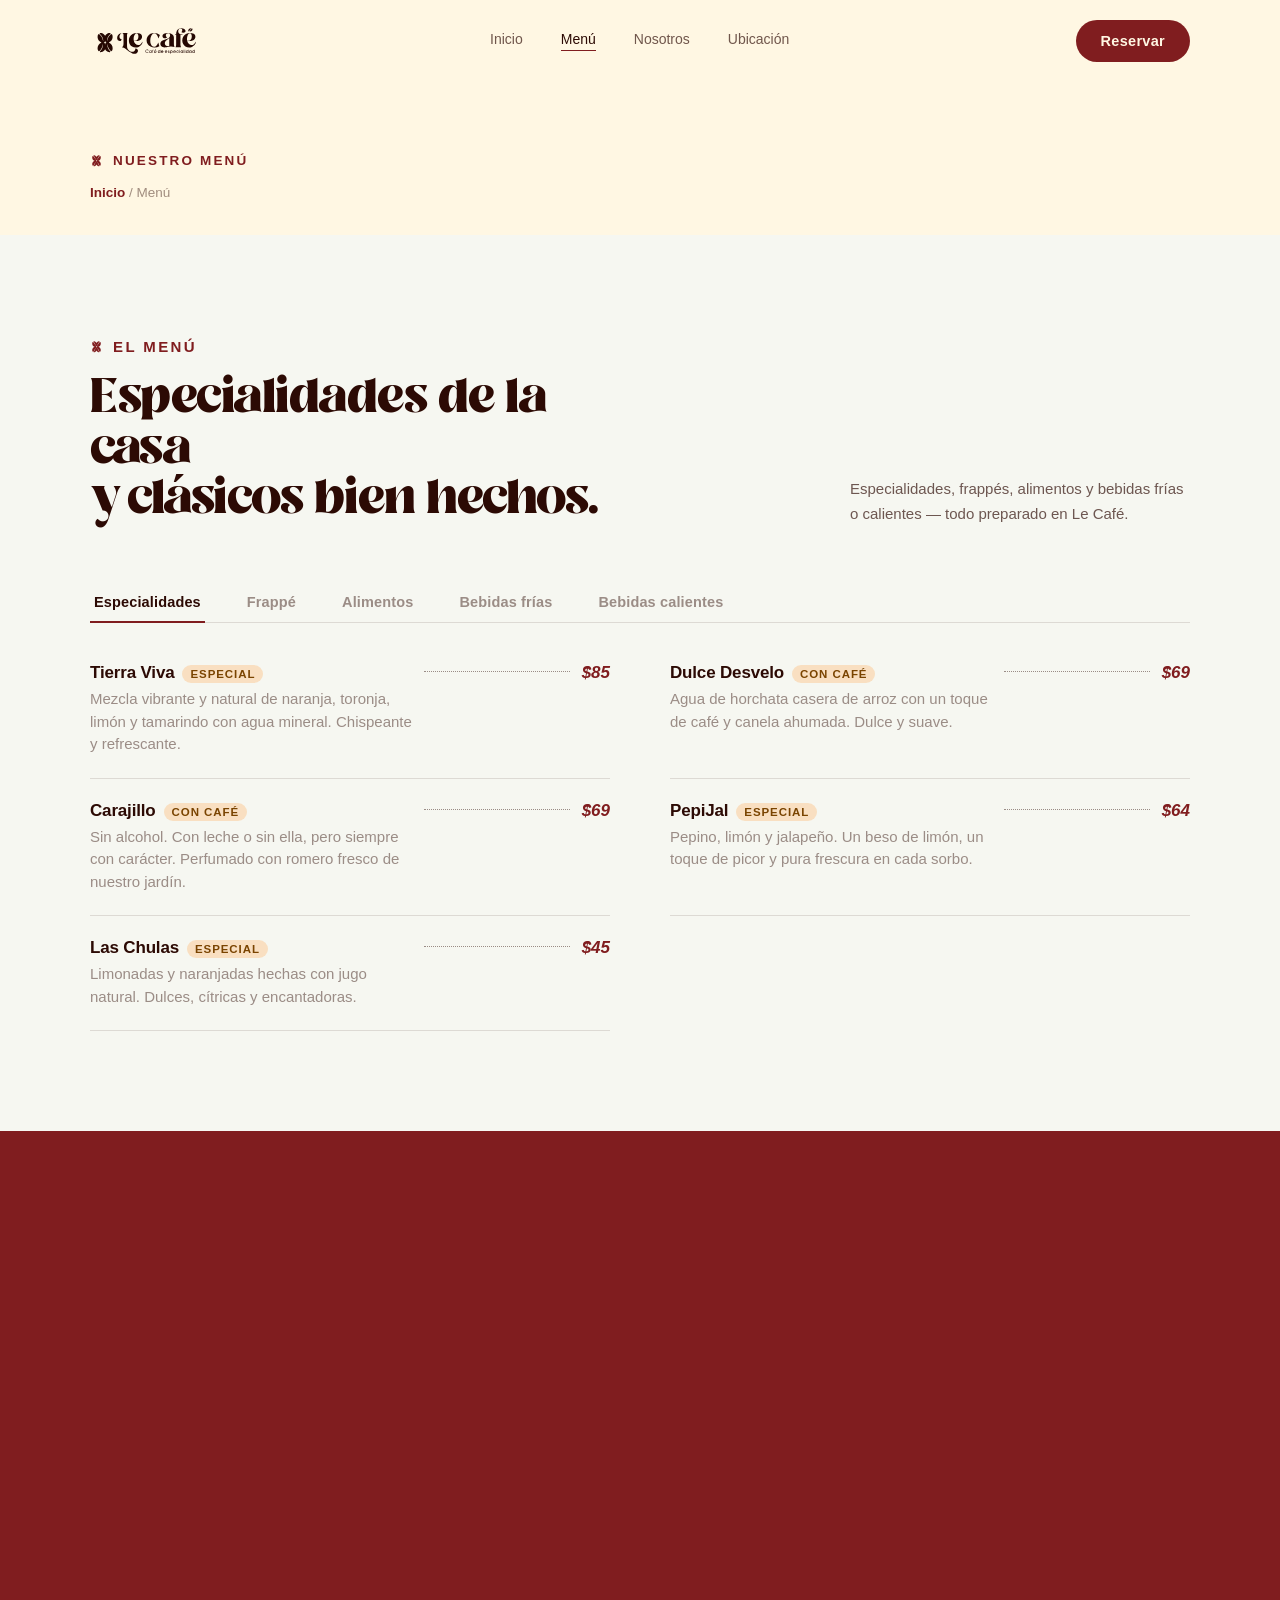
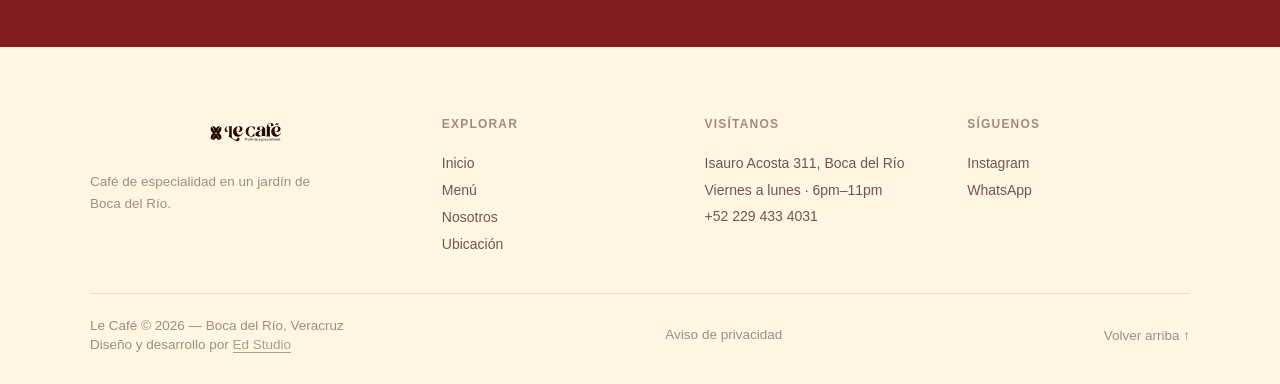
==== commit 0e74c9ef: "UX: agrega banda de CTA al final de menu.html invitando a reservar index.html ya tenía varias invita" ====
--- a/menu.html
+++ b/menu.html
@@ -44,7 +44,12 @@
 <!-- Preconexión y precarga de recursos críticos (mejora el tiempo de carga percibido) -->
 <link rel="preconnect" href="https://fonts.googleapis.com">
 <link rel="preconnect" href="https://fonts.gstatic.com" crossorigin>
-<link href="https://fonts.googleapis.com/css2?family=Nunito:ital,wght@0,400;0,500;0,600;0,700;0,800;0,900;1,600;1,700;1,800&display=swap" rel="stylesheet">
+<!-- Google Fonts cargado de forma no bloqueante: se precarga como "style" y
+     assets/js/font-loader.js (externo, permitido por el CSP sin 'unsafe-inline')
+     lo convierte en stylesheet activo sin bloquear el primer render. -->
+<link id="gfontsPreload" rel="preload" as="style" href="https://fonts.googleapis.com/css2?family=Nunito:ital,wght@0,400;0,500;0,600;0,700;0,800;0,900;1,600;1,700;1,800&display=swap">
+<script defer src="assets/js/font-loader.js"></script>
+<noscript><link href="https://fonts.googleapis.com/css2?family=Nunito:ital,wght@0,400;0,500;0,600;0,700;0,800;0,900;1,600;1,700;1,800&display=swap" rel="stylesheet"></noscript>
 <link rel="preload" href="assets/fonts/LostaMasta-Bold.woff2" as="font" type="font/woff2" crossorigin>
 
 <link rel="stylesheet" href="assets/css/style.css">
@@ -52,7 +57,7 @@
 <!-- Google tag (gtag.js) — init lives in assets/js/ga.js (external file, not
      inline) because the site's CSP has no 'unsafe-inline' for script-src. -->
 <script async src="https://www.googletagmanager.com/gtag/js?id=G-6ZZYTC47K1"></script>
-<script src="assets/js/ga.js"></script>
+<script defer src="assets/js/ga.js"></script>
 
 
 <!-- Datos estructurados (schema.org) -->
@@ -1248,7 +1253,14 @@
 
   </section>
 
-  
+  <section class="menu-cta-band">
+    <div class="wrap reveal">
+      <p class="eyebrow on-dark"><svg class="mark" viewBox="0 0 325.51 391.4" aria-hidden="true"><use href="#lecafe-mark"/></svg> ¿Ya sabes qué vas a pedir?</p>
+      <h2>Resérvanos una mesa<br>en el patio.</h2>
+      <p>Cuéntanos cuándo vienes y te apartamos un lugar — jardín al aire libre, barra de especialidad y tiempo para quedarte.</p>
+      <a href="ubicacion.html#reservar" class="btn btn-solid">Reservar mesa →</a>
+    </div>
+  </section>
 
 </main>
 
